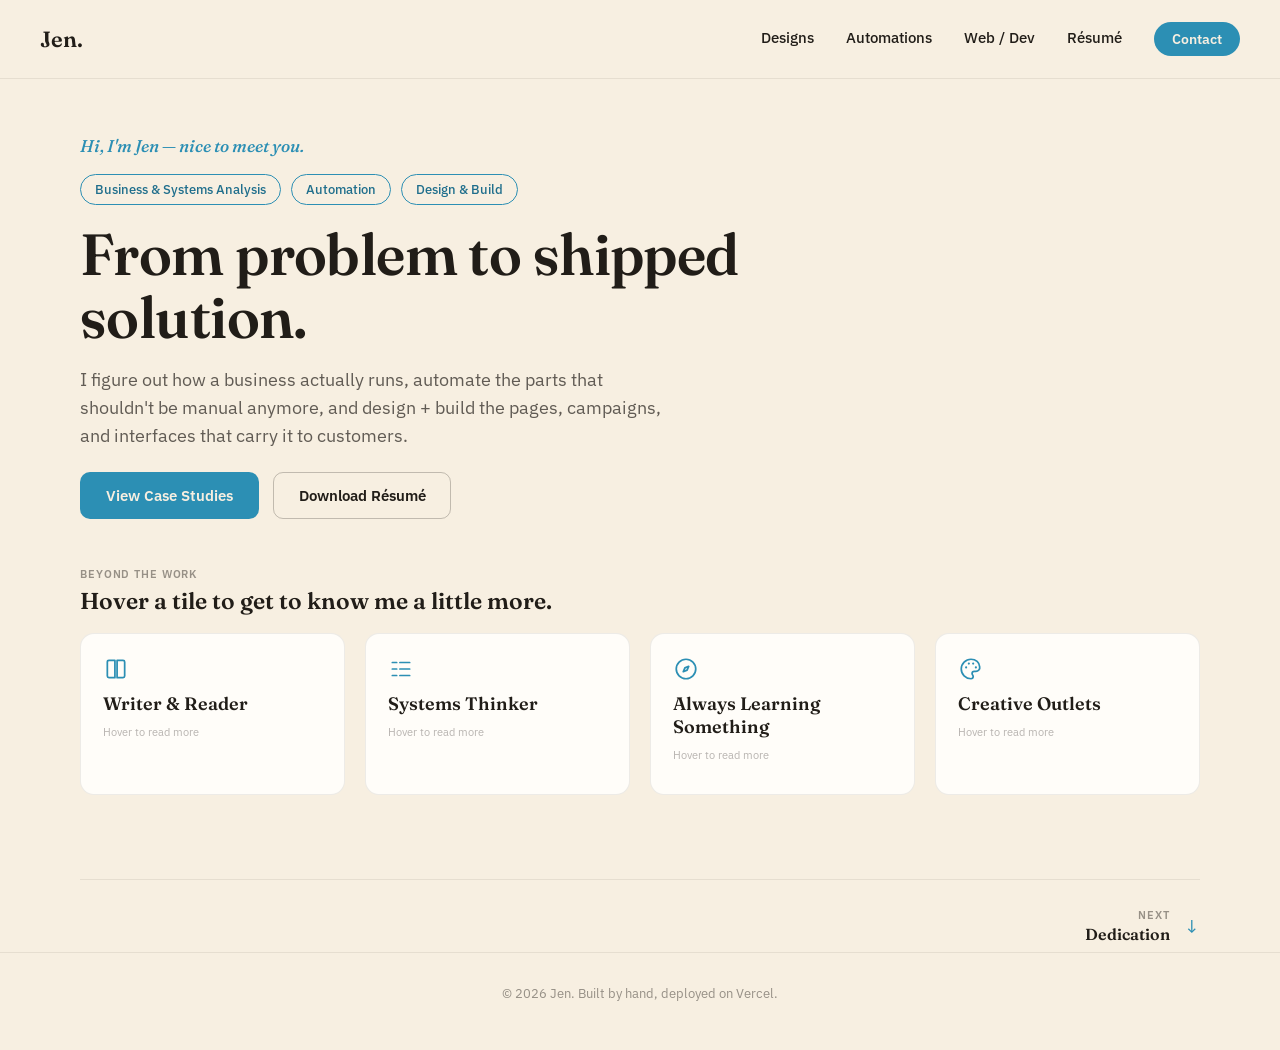
==== index.html @ 9c0411d6 "Update index.html" ====
<!doctype html>
<html lang="en">
<head>
<meta charset="utf-8">
<meta name="viewport" content="width=device-width, initial-scale=1">
<title>Jen — Portfolio</title>
<meta name="description" content="Business & systems analysis, automation, and design — from problem to shipped solution.">
<link rel="preconnect" href="https://fonts.googleapis.com">
<link rel="stylesheet" href="https://fonts.googleapis.com/css2?family=Fraunces:ital,opsz,wght@0,9..144,500..700;1,9..144,500..600&family=IBM+Plex+Sans:wght@400;500;600&display=swap">
<link rel="stylesheet" href="styles.css">
<script src="book.js"></script>
<style>
  .hero { display: flex; flex-direction: column; gap: 18px; padding: 56px 0 40px 0; max-width: 780px; }
  .hero-greeting { font-family: 'Fraunces', serif; font-style: italic; font-size: 17px; font-weight: 500; color: var(--water); }
  .hero h1 { font-size: clamp(34px, 5vw, 58px); line-height: 1.08; letter-spacing: -0.01em; }
  .hero p.lede { font-size: 18px; line-height: 1.55; color: var(--ink-70); max-width: 600px; margin: 0; }
  .pill-row { display: flex; gap: 10px; flex-wrap: wrap; }
  .cta-row { display: flex; gap: 14px; flex-wrap: wrap; margin-top: 4px; }

  .facets-section { padding: 8px 0 44px 0; }
  .facets-section h3 { font-size: 23px; margin-top: 6px; }
  .facet-grid { display: grid; grid-template-columns: repeat(4, minmax(0, 1fr)); gap: 20px; margin-top: 18px; }
  @media (max-width: 900px) { .facet-grid { grid-template-columns: repeat(2, minmax(0,1fr)); } }
  @media (max-width: 560px) { .facet-grid { grid-template-columns: 1fr; } }
  .facet { background: var(--card); border: 1px solid var(--ink-08); border-radius: 14px; padding: 22px; display: flex; flex-direction: column; gap: 10px; transition: transform .18s ease, box-shadow .18s ease; }
  .facet:hover { transform: translateY(-4px); box-shadow: 0 12px 28px rgba(33,29,24,0.09); }
  .facet-icon { color: var(--water); }
  .facet-title { font-family: 'Fraunces', serif; font-size: 18px; font-weight: 600; transition: color .18s ease; }
  .facet:hover .facet-title { color: var(--water); }
  .facet-detail { font-size: 13px; line-height: 1.5; color: var(--ink-55); max-height: 0; opacity: 0; overflow: hidden; transition: max-height .28s ease, opacity .28s ease; }
  .facet:hover .facet-detail { max-height: 160px; opacity: 1; }
  .facet-hint { font-size: 11px; color: var(--ink-32); transition: opacity .18s ease; }
  .facet:hover .facet-hint { opacity: 0; }
</style>
</head>
<body>

<nav class="site-nav">
  <div class="wordmark"><a href="index.html">Jen.</a></div>
  <div class="nav-links">
    <a class="nav-link" href="designs_shelf_preview.html">Designs</a>
    <a class="nav-link" href="automations.html">Automations</a>
    <a class="nav-link" href="web-dev.html">Web / Dev</a>
    <a class="nav-link" href="resume.html">Résumé</a>
    <a class="pill-link" href="mailto:jnajera2@gmail.com">Contact</a>
  </div>
</nav>

<main class="wrap">

  <section class="hero">
    <div class="hero-greeting">Hi, I'm Jen — nice to meet you.</div>
    <div class="pill-row">
      <span class="pill">Business &amp; Systems Analysis</span>
      <span class="pill">Automation</span>
      <span class="pill">Design &amp; Build</span>
    </div>
    <h1>From problem to shipped solution.</h1>
    <p class="lede">I figure out how a business actually runs, automate the parts that shouldn't be manual anymore, and design + build the pages, campaigns, and interfaces that carry it to customers.</p>
    <div class="cta-row">
      <a class="btn btn-primary" href="automations.html">View Case Studies</a>
      <a class="btn btn-secondary" href="resume.html#download">Download Résumé</a>
    </div>
  </section>

  <section class="facets-section">
    <div class="eyebrow">Beyond The Work</div>
    <h3>Hover a tile to get to know me a little more.</h3>
    <div class="facet-grid">

      <div class="facet">
        <svg class="facet-icon" viewBox="0 0 24 24" fill="none" stroke="currentColor" stroke-width="1.6" stroke-linecap="round" stroke-linejoin="round" width="26" height="26">
          <path d="M4 5.5C4 4.67 4.67 4 5.5 4H11v16H5.5A1.5 1.5 0 0 1 4 18.5V5.5Z"/>
          <path d="M20 5.5c0-.83-.67-1.5-1.5-1.5H13v16h5.5c.83 0 1.5-.67 1.5-1.5V5.5Z"/>
        </svg>
        <div class="facet-title">Writer &amp; Reader</div>
        <div class="facet-hint">Hover to read more</div>
        <div class="facet-detail">Huge reader — fantasy, historical fiction, philosophy, all of it. I write my own stories too. English degree, put to use.</div>
      </div>

      <div class="facet">
        <svg class="facet-icon" viewBox="0 0 24 24" fill="none" stroke="currentColor" stroke-width="1.6" stroke-linecap="round" stroke-linejoin="round" width="26" height="26">
          <path d="M4 6h4M4 12h4M4 18h4"/>
          <path d="M11 6h9M11 12h9M11 18h9"/>
        </svg>
        <div class="facet-title">Systems Thinker</div>
        <div class="facet-hint">Hover to read more</div>
        <div class="facet-detail">I like breaking things down into smaller steps — a workflow, a bug, a plan for the weekend. Analysis is just a habit at this point.</div>
      </div>

      <div class="facet">
        <svg class="facet-icon" viewBox="0 0 24 24" fill="none" stroke="currentColor" stroke-width="1.6" stroke-linecap="round" stroke-linejoin="round" width="26" height="26">
          <circle cx="12" cy="12" r="9"/>
          <path d="M14.5 9.5 13 13l-3.5 1.5L11 11l3.5-1.5Z"/>
        </svg>
        <div class="facet-title">Always Learning Something</div>
        <div class="facet-hint">Hover to read more</div>
        <div class="facet-detail">Tennis, volleyball, running, swimming, rollerblading. Animal lover through and through, and I make time for friends and family.</div>
      </div>

      <div class="facet">
        <svg class="facet-icon" viewBox="0 0 24 24" fill="none" stroke="currentColor" stroke-width="1.6" stroke-linecap="round" stroke-linejoin="round" width="26" height="26">
          <path d="M12 3a9 9 0 1 0 0 18c1.1 0 2-.9 2-2 0-.5-.2-1-.5-1.4-.3-.4-.5-.9-.5-1.4 0-1.1.9-2 2-2h1.5A3.5 3.5 0 0 0 20 10c0-3.9-3.6-7-8-7Z"/>
          <circle cx="7.5" cy="10.5" r="1" fill="currentColor" stroke="none"/>
          <circle cx="10" cy="7" r="1" fill="currentColor" stroke="none"/>
          <circle cx="14" cy="7" r="1" fill="currentColor" stroke="none"/>
          <circle cx="16.5" cy="10.5" r="1" fill="currentColor" stroke="none"/>
        </svg>
        <div class="facet-title">Creative Outlets</div>
        <div class="facet-hint">Hover to read more</div>
        <div class="facet-detail">Painting, puzzles, games, design — I like making things with my hands as much as on a screen.</div>
      </div>

    </div>
  </section>

  <nav class="chapter-nav" aria-label="Page navigation">
    <a class="chapter-link next" href="dedication.html">
      <span class="chapter-meta">
        <span class="chapter-label">Next</span>
        <span class="chapter-title">Dedication</span>
      </span>
      <span class="arrow">↓</span>
    </a>
  </nav>

</main>

<footer class="site-footer">© <span id="year"></span> Jen. Built by hand, deployed on Vercel.</footer>
<script>document.getElementById('year').textContent = new Date().getFullYear();</script>
</body>
</html>
---- styles.css ----
/* ==========================================================================
   Jen — portfolio site
   Design tokens: warm cream / water blue / gold / coral, Fraunces + IBM Plex Sans
   ========================================================================== */

:root {
  --paper: #F7EFE1;
  --card: #FFFDF9;
  --ink: #211D18;
  --ink-70: rgba(33, 29, 24, 0.7);
  --ink-55: rgba(33, 29, 24, 0.55);
  --ink-45: rgba(33, 29, 24, 0.45);
  --ink-32: rgba(33, 29, 24, 0.32);
  --ink-12: rgba(33, 29, 24, 0.12);
  --ink-08: rgba(33, 29, 24, 0.08);

  --water: #2C8FB4;
  --water-dark: #1F6E8C;
  --water-tint: rgba(44, 143, 180, 0.1);

  --gold: #C98A3E;
  --gold-text: #9C7233;
  --gold-tint: rgba(201, 138, 62, 0.14);

  --coral: #D9553C;
  --coral-text: #B23F2A;
  --coral-tint: rgba(217, 85, 60, 0.09);

  --radius-lg: 20px;
  --radius-md: 14px;
  --radius-sm: 10px;
}

* { box-sizing: border-box; }

html, body {
  margin: 0;
  padding: 0;
  background: var(--paper);
  color: var(--ink);
  font-family: 'IBM Plex Sans', sans-serif;
  -webkit-font-smoothing: antialiased;
}

h1, h2, h3, .serif {
  font-family: 'Fraunces', serif;
  font-weight: 600;
  margin: 0;
}

a { color: inherit; }

img { max-width: 100%; display: block; }

.wrap {
  max-width: 1200px;
  margin: 0 auto;
  padding: 0 40px;
}

/* ---------- Nav ---------- */
.site-nav {
  display: flex;
  align-items: center;
  justify-content: space-between;
  padding: 22px 40px;
  border-bottom: 1px solid var(--ink-08);
}
.site-nav .wordmark {
  font-family: 'Fraunces', serif;
  font-size: 22px;
  font-weight: 600;
}
.site-nav .wordmark a { text-decoration: none; color: var(--ink); }
.nav-links {
  display: flex;
  align-items: center;
  gap: 32px;
  flex-wrap: wrap;
}
.nav-link {
  position: relative;
  font-size: 15px;
  font-weight: 500;
  color: var(--ink);
  text-decoration: none;
  padding-bottom: 4px;
}
.nav-link::after {
  content: '';
  position: absolute;
  left: 0; right: 0; bottom: 0;
  height: 2px;
  background: var(--water);
  transform: scaleX(0);
  transform-origin: left;
  transition: transform .2s ease;
}
.nav-link:hover { color: var(--water); }
.nav-link:hover::after { transform: scaleX(1); }
.nav-link.active { color: var(--water); }
.nav-link.active::after { transform: scaleX(1); }

/* ---------- Buttons ---------- */
.btn {
  font-family: 'IBM Plex Sans', sans-serif;
  font-size: 15px;
  font-weight: 600;
  border-radius: var(--radius-sm);
  padding: 14px 26px;
  text-decoration: none;
  display: inline-flex;
  align-items: center;
  gap: 9px;
  border: none;
  cursor: pointer;
  transition: background .18s ease, border-color .18s ease, transform .18s ease;
}
.btn-primary {
  color: var(--paper);
  background: var(--water);
}
.btn-primary:hover { background: var(--water-dark); transform: translateY(-2px); }
.btn-secondary {
  color: var(--ink);
  background: transparent;
  border: 1.5px solid rgba(33,29,24,0.25);
  padding: 12.5px 24.5px;
}
.btn-secondary:hover { border-color: var(--ink); transform: translateY(-2px); }
.pill-link {
  display: inline-flex;
  align-items: center;
  padding: 8px 18px;
  border-radius: 999px;
  font-size: 14px;
  font-weight: 600;
  text-decoration: none;
  background: var(--water);
  color: var(--paper);
}

/* ---------- Small components ---------- */
.eyebrow {
  font-size: 11px;
  font-weight: 600;
  letter-spacing: 0.08em;
  text-transform: uppercase;
  color: var(--ink-45);
}
.cluster-title {
  font-size: 11px;
  font-weight: 600;
  letter-spacing: 0.08em;
  text-transform: uppercase;
  color: var(--water);
  margin: 0 0 10px 0;
}
.pill {
  display: inline-flex;
  align-items: center;
  padding: 6px 14px;
  border-radius: 999px;
  font-size: 13px;
  font-weight: 500;
  border: 1.5px solid var(--water);
  color: var(--water-dark);
  background: transparent;
}
.tag {
  font-size: 13px;
  color: var(--ink);
  background: var(--card);
  border: 1px solid var(--ink-12);
  padding: 5px 12px;
  border-radius: 8px;
}
.tag-water { color: var(--water-dark); background: var(--water-tint); border: none; }
.tag-coral { color: var(--coral-text); background: var(--coral-tint); border: none; }
.tag-code { font-size: 13px; font-weight: 500; color: var(--ink); background: var(--card); border: 1px solid var(--ink-12); padding: 6px 13px; border-radius: 8px; }

.num {
  font-family: 'Fraunces', serif;
  font-style: italic;
  font-weight: 600;
  color: var(--gold-text);
  letter-spacing: 0.01em;
}

.card {
  background: var(--card);
  border: 1px solid var(--ink-08);
  border-radius: var(--radius-md);
  padding: 24px;
  transition: transform .18s ease, box-shadow .18s ease;
}
.card:hover { transform: translateY(-4px); box-shadow: 0 10px 24px rgba(33,29,24,0.08); }

.card-title {
  font-family: 'Fraunces', serif;
  font-size: 18px;
  font-weight: 600;
  margin: 0 0 8px 0;
}
.card-body {
  font-size: 13.5px;
  line-height: 1.5;
  color: var(--ink-55);
  margin: 0;
}

.placeholder {
  border: 1.5px dashed rgba(33,29,24,0.22);
  border-radius: 12px;
  display: flex;
  align-items: center;
  justify-content: center;
  font-size: 13px;
  font-style: italic;
  color: var(--ink-32);
  text-align: center;
  padding: 12px;
}

/* ---------- Page sections ---------- */
.page-header {
  padding: 64px 0 24px 0;
}
.page-header h2 { font-size: 34px; margin-bottom: 8px; }
.page-header p { font-size: 15.5px; color: rgba(33,29,24,0.6); max-width: 640px; margin: 0; }

.section { padding: 24px 0; }

/* ---------- Footer ---------- */
.site-footer {
  border-top: 1px solid var(--ink-08);
  padding: 32px 40px 48px 40px;
  text-align: center;
  font-size: 13px;
  color: var(--ink-45);
}

/* ---------- Book-style page transitions (vertical) ----------
   Native cross-document View Transition: when supported (Chromium
   126+), moving between pages slides the old page up and the new one
   rises in from below, like scrolling down the book. Going backwards
   (book.js tags it with the "back" type) reverses the motion.
   Unsupported browsers (Safari, Firefox) ignore this block and just
   navigate normally. */
@view-transition {
  navigation: auto;
}

::view-transition-group(root) {
  animation-duration: 0.55s;
  animation-timing-function: cubic-bezier(0.45, 0, 0.2, 1);
}
::view-transition-old(root) {
  animation-name: page-out-up;
}
::view-transition-new(root) {
  animation-name: page-in-up;
}
html:active-view-transition-type(back)::view-transition-old(root) {
  animation-name: page-out-down;
}
html:active-view-transition-type(back)::view-transition-new(root) {
  animation-name: page-in-down;
}
@keyframes page-out-up {
  from { transform: translateY(0) scale(1); opacity: 1; }
  to   { transform: translateY(-6%) scale(0.98); opacity: 0; }
}
@keyframes page-in-up {
  from { transform: translateY(8%) scale(0.98); opacity: 0; }
  to   { transform: translateY(0) scale(1); opacity: 1; }
}
@keyframes page-out-down {
  from { transform: translateY(0) scale(1); opacity: 1; }
  to   { transform: translateY(6%) scale(0.98); opacity: 0; }
}
@keyframes page-in-down {
  from { transform: translateY(-8%) scale(0.98); opacity: 0; }
  to   { transform: translateY(0) scale(1); opacity: 1; }
}

/* ---------- Chapter nav (book-style prev/next) ---------- */
.chapter-nav {
  display: flex;
  align-items: center;
  justify-content: space-between;
  gap: 20px;
  margin-top: 40px;
  padding: 28px 0 8px 0;
  border-top: 1px solid var(--ink-08);
}
.chapter-link {
  display: flex;
  align-items: center;
  gap: 14px;
  max-width: 42%;
  text-decoration: none;
  color: var(--ink);
}
.chapter-link.next { margin-left: auto; }
.chapter-link .arrow {
  font-size: 19px;
  color: var(--water);
  flex-shrink: 0;
  transition: transform .18s ease;
}
.chapter-link.prev:hover .arrow { transform: translateY(-4px); }
.chapter-link.next:hover .arrow { transform: translateY(4px); }
.chapter-meta { display: flex; flex-direction: column; gap: 2px; min-width: 0; }
.chapter-link.next .chapter-meta { align-items: flex-end; text-align: right; }
.chapter-label {
  font-size: 11px;
  font-weight: 600;
  letter-spacing: 0.08em;
  text-transform: uppercase;
  color: var(--ink-45);
}
.chapter-title {
  font-family: 'Fraunces', serif;
  font-size: 16px;
  font-weight: 600;
  transition: color .18s ease;
}
.chapter-link:hover .chapter-title { color: var(--water); }
.chapter-num {
  font-family: 'Fraunces', serif;
  font-style: italic;
  font-weight: 600;
  color: var(--gold-text);
  font-size: 14px;
  flex-shrink: 0;
}

/* ---------- Responsive ---------- */
@media (max-width: 900px) {
  .site-nav { flex-direction: column; align-items: flex-start; gap: 16px; }
  .nav-links { gap: 18px; }
  .wrap { padding: 0 22px; }
  .grid-4, .grid-3 { grid-template-columns: 1fr !important; }
  .flex-row { flex-direction: column !important; }
}
@media (max-width: 640px) {
  .chapter-nav { flex-wrap: wrap; row-gap: 14px; }
  .chapter-link { max-width: 100%; }
  .chapter-num { order: 3; width: 100%; text-align: center; }
}
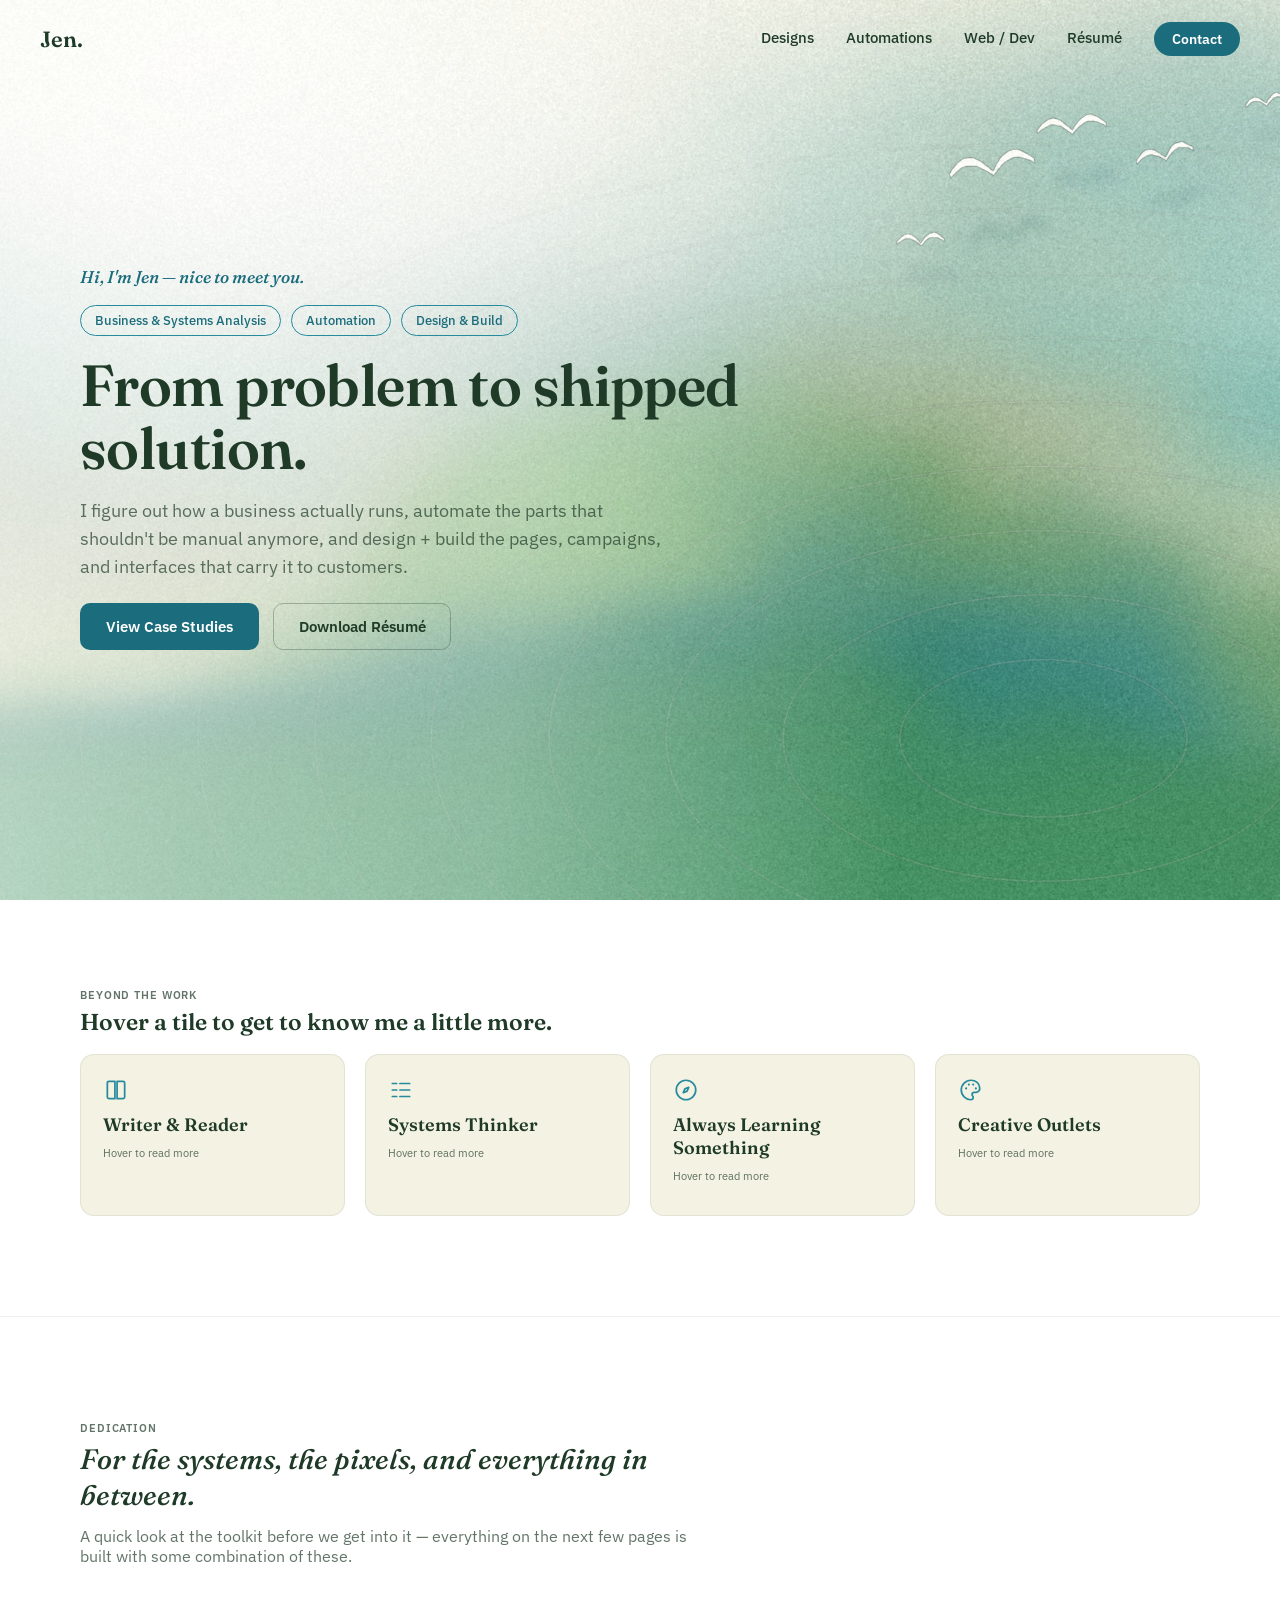
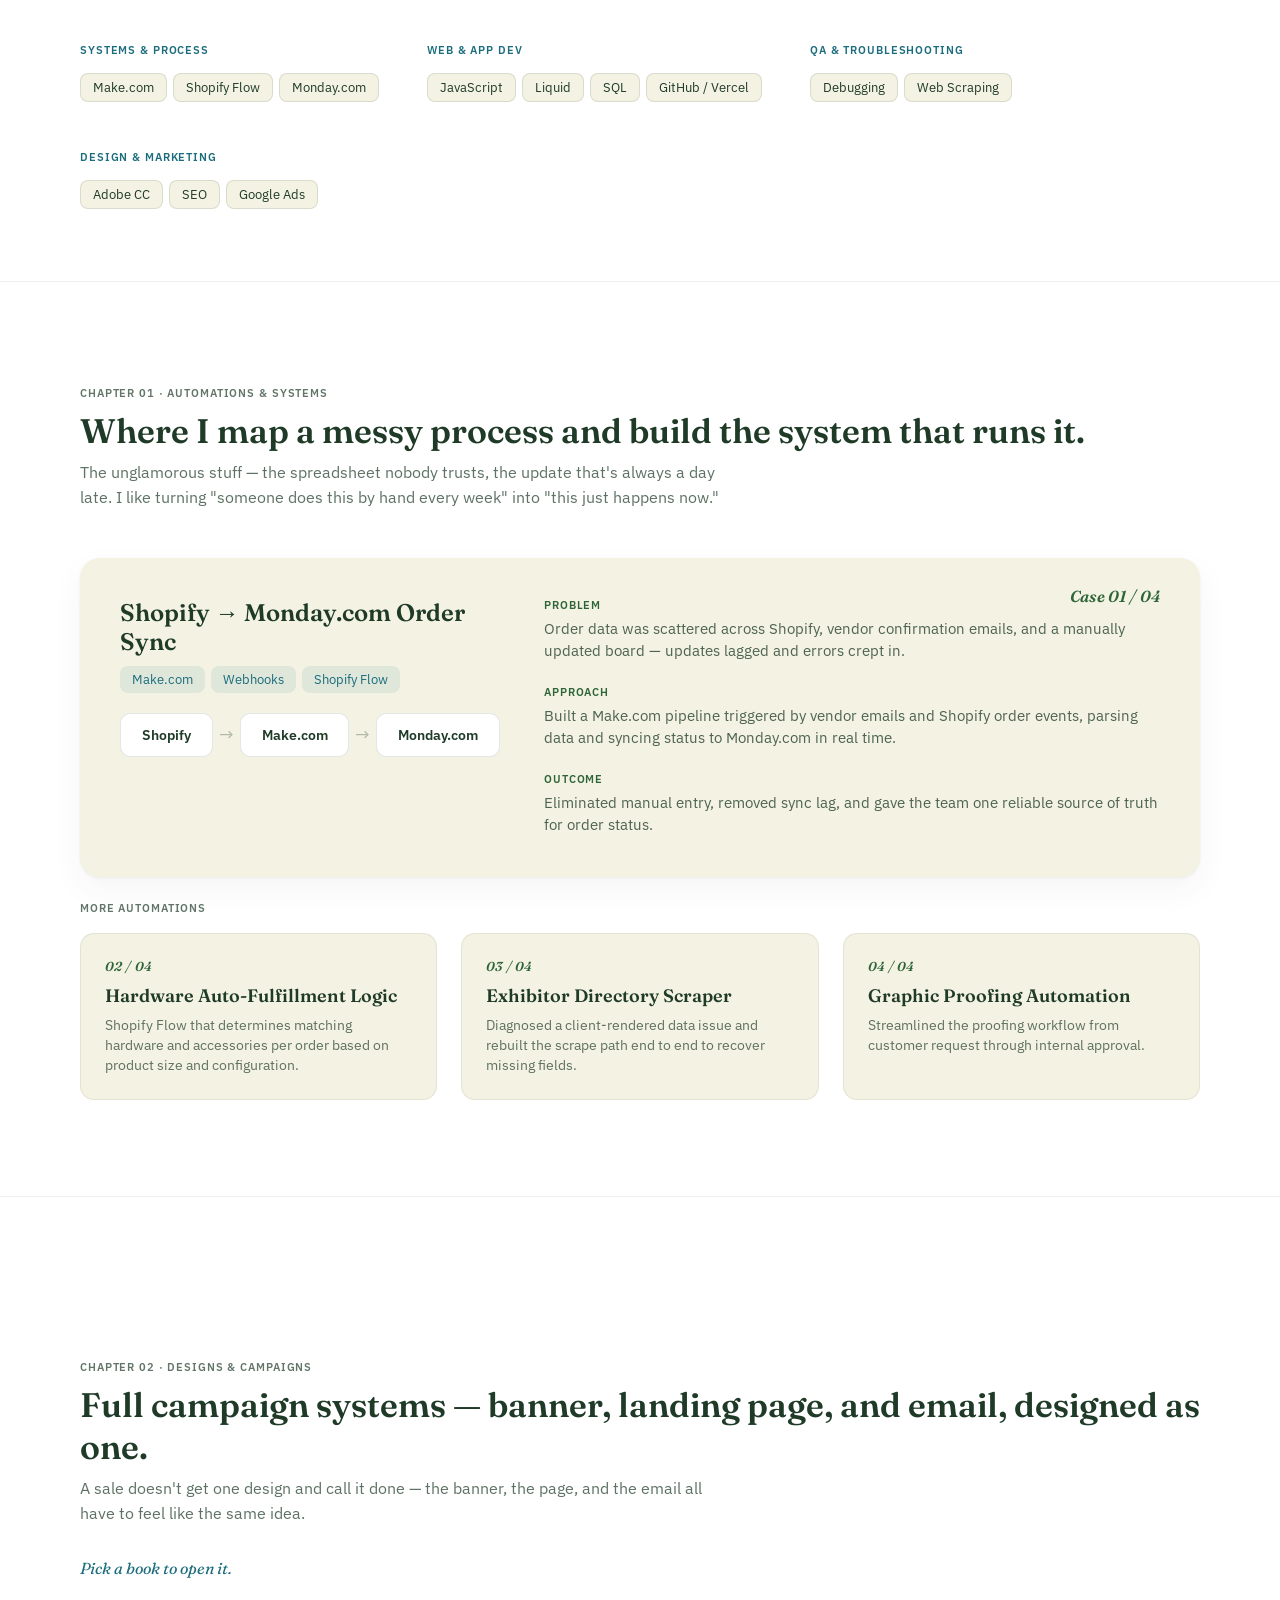
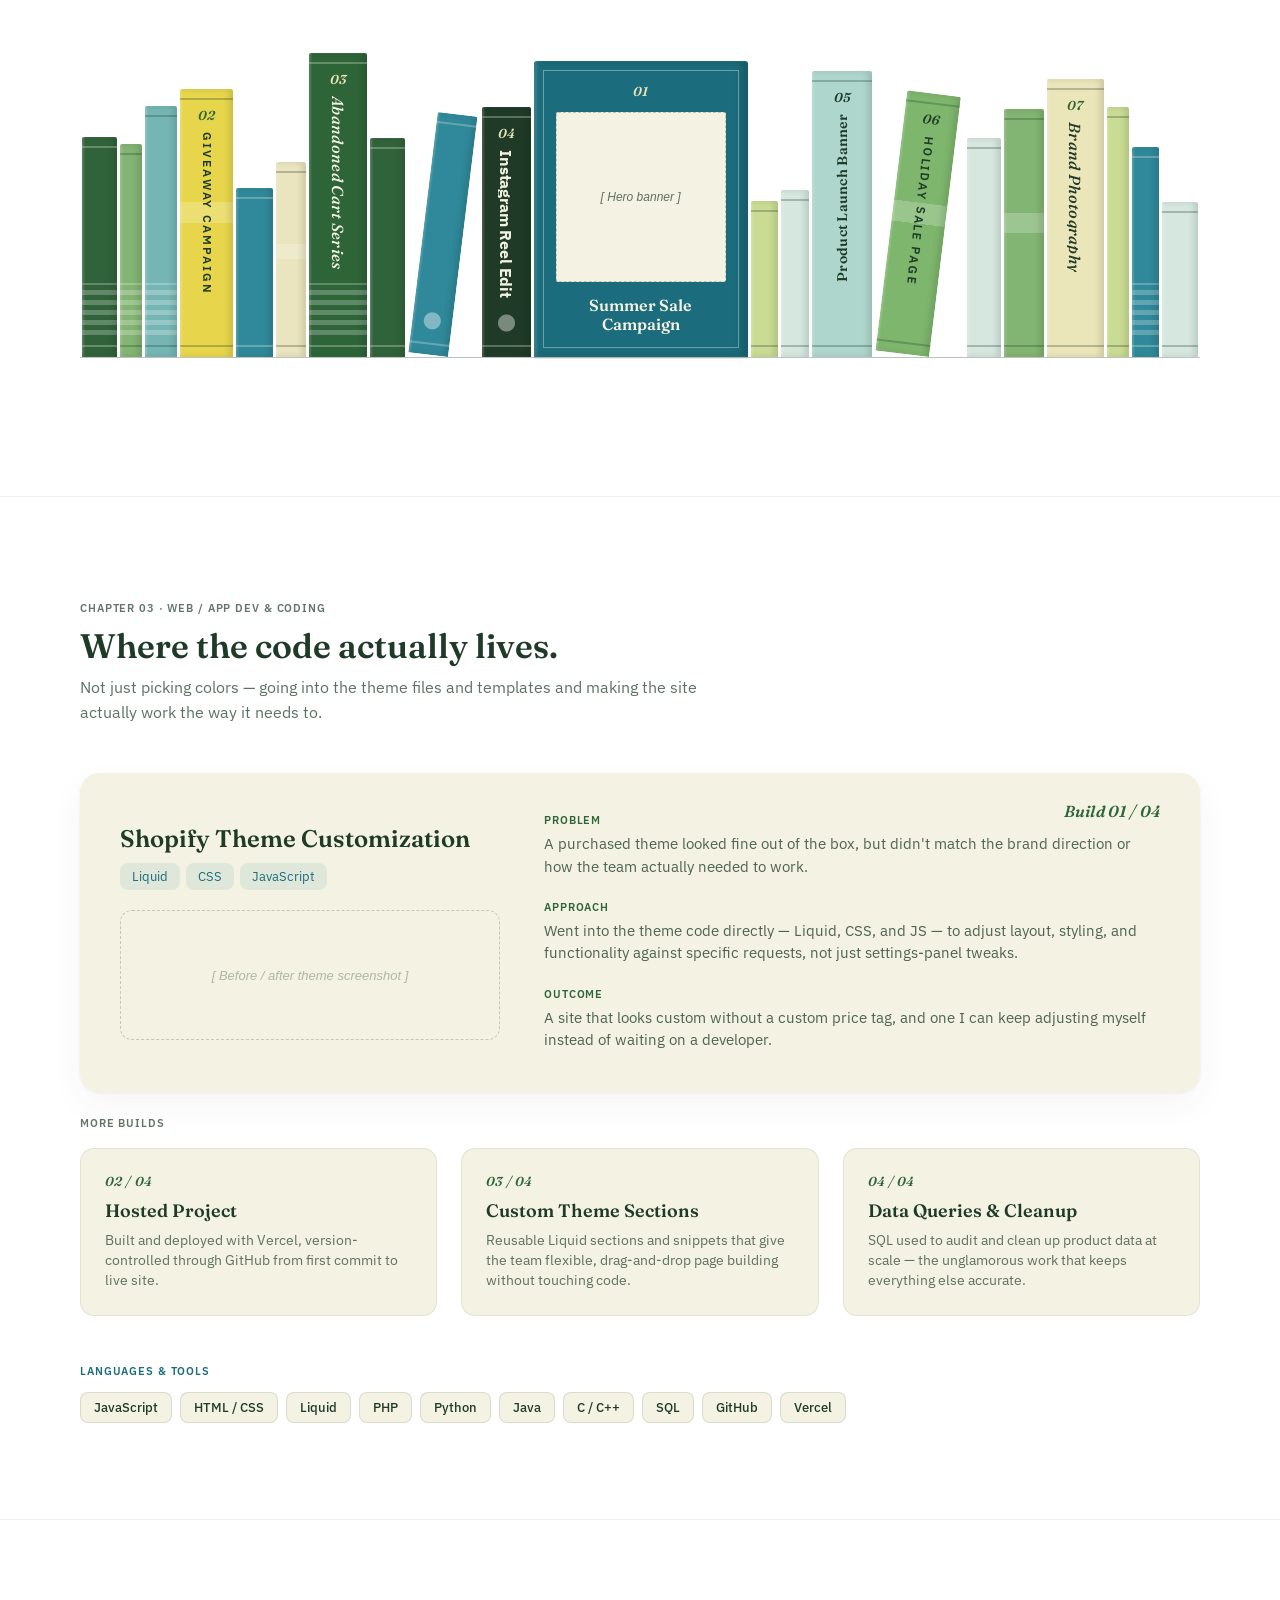
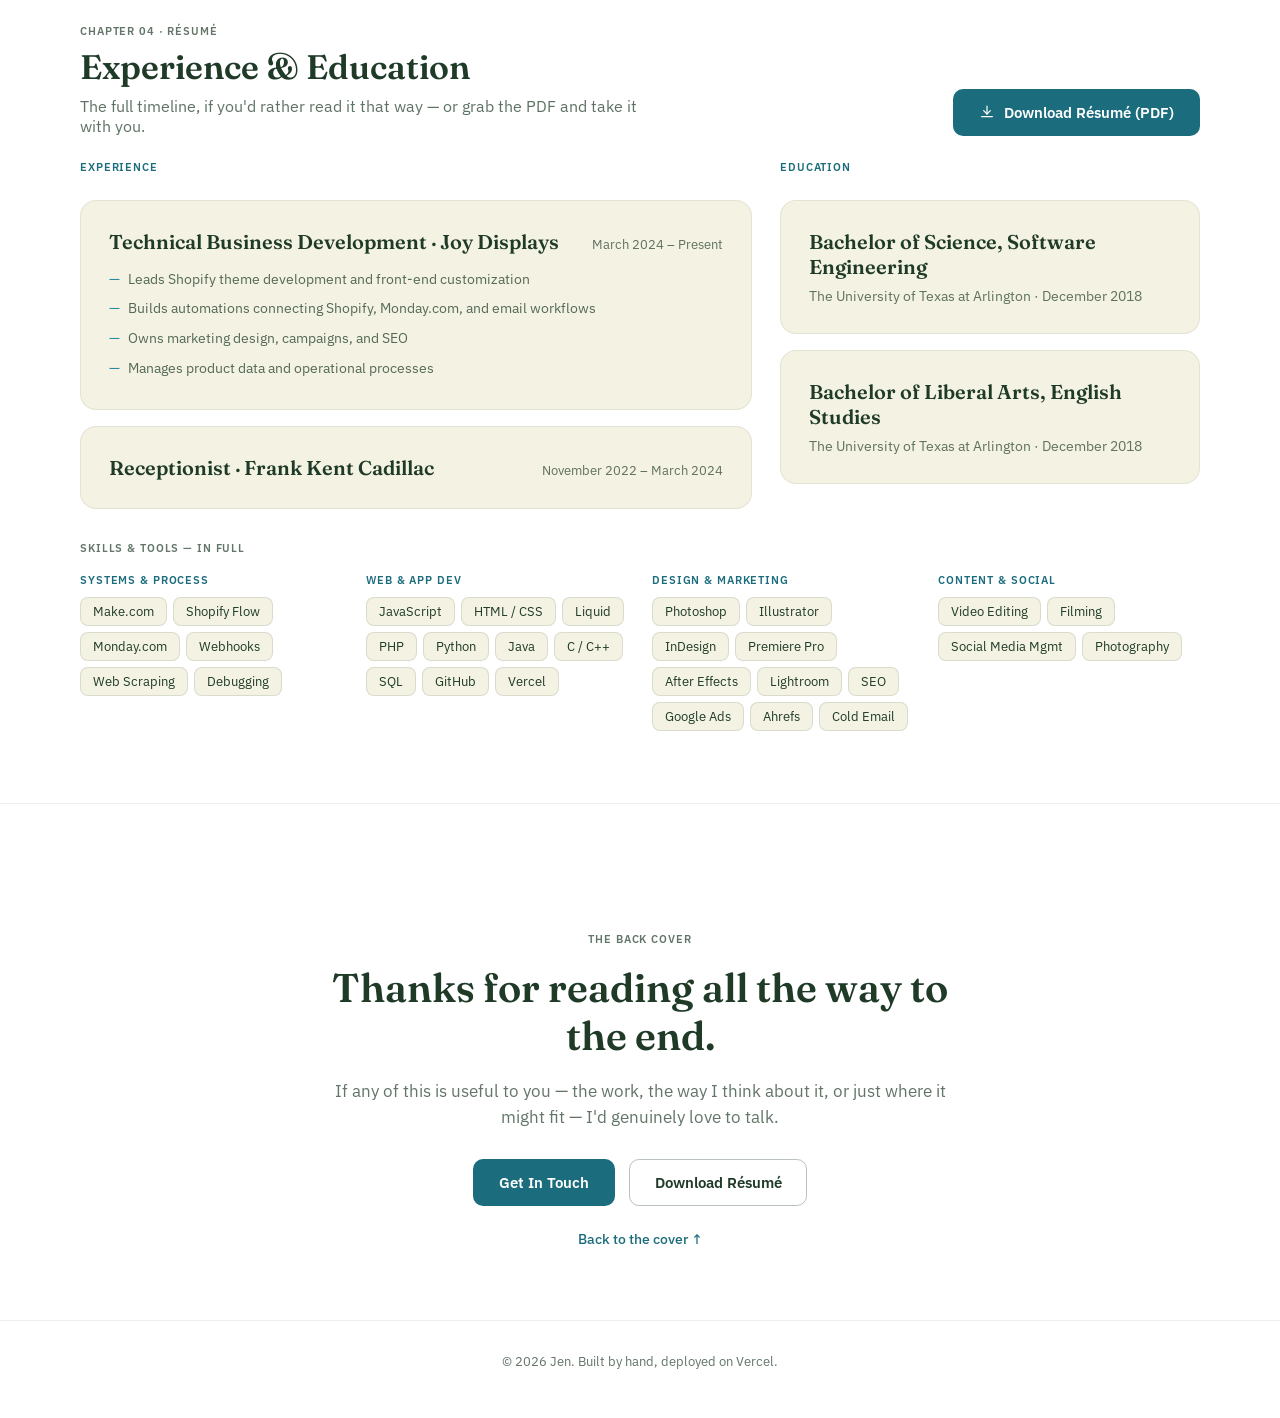
==== commit 6be6ce1a: "Add files via upload" ====
--- a/index.html
+++ b/index.html
@@ -4,14 +4,44 @@
 <meta charset="utf-8">
 <meta name="viewport" content="width=device-width, initial-scale=1">
 <title>Jen — Portfolio</title>
-<meta name="description" content="Business & systems analysis, automation, and design — from problem to shipped solution.">
+<meta name="description" content="Business &amp; systems analysis, automation, and design — from problem to shipped solution.">
 <link rel="preconnect" href="https://fonts.googleapis.com">
 <link rel="stylesheet" href="https://fonts.googleapis.com/css2?family=Fraunces:ital,opsz,wght@0,9..144,500..700;1,9..144,500..600&family=IBM+Plex+Sans:wght@400;500;600&display=swap">
 <link rel="stylesheet" href="styles.css">
-<script src="book.js"></script>
+<script>document.documentElement.className += ' js';</script>
 <style>
-  .hero { display: flex; flex-direction: column; gap: 18px; padding: 56px 0 40px 0; max-width: 780px; }
-  .hero-greeting { font-family: 'Fraunces', serif; font-style: italic; font-size: 17px; font-weight: 500; color: var(--water); }
+  /* ============ One long page ============ */
+  html { scroll-behavior: smooth; scroll-snap-type: y proximity; }
+  @media (prefers-reduced-motion: reduce) { html { scroll-behavior: auto; } }
+
+  .chapter { padding: 104px 0 72px; border-top: 1px solid var(--ink-08); }
+  .chapter .page-header { padding-top: 0; }
+  .back-top { font-size: 14px; font-weight: 500; color: var(--water-dark); text-decoration: none; margin-top: 6px; }
+  .back-top:hover { text-decoration: underline; }
+  @media (max-width: 900px) { .chapter { padding: 110px 0 56px; } }
+
+  /* ============ Cover ============ */
+  /* Full-bleed original background image. The grain is baked into the image, so it lives on the cover only. */
+  .site-cover {
+    position: relative;
+    min-height: 100vh; min-height: 100svh;
+    display: flex; align-items: center;
+    background: #DCEBE6 url("assets/cover-desktop.jpg") center / cover no-repeat;
+    isolation: isolate;
+  }
+  /* soft light scrim so text stays readable wherever the image gets deeper in colour */
+  .site-cover::before {
+    content: ""; position: absolute; inset: 0; z-index: -1;
+    background: linear-gradient(95deg, rgba(255,255,255,0.62) 0%, rgba(255,255,255,0.38) 42%, rgba(255,255,255,0) 72%);
+  }
+  .site-cover > .wrap { width: 100%; }
+  @media (max-width: 700px) {
+    .site-cover { align-items: flex-start; background-image: url("assets/cover-phone.jpg"); }
+    .site-cover::before { background: linear-gradient(180deg, rgba(255,255,255,0.66) 0%, rgba(255,255,255,0.5) 55%, rgba(255,255,255,0.05) 100%); }
+    .site-cover .hero { padding-top: 128px; }
+  }
+  .hero { display: flex; flex-direction: column; gap: 18px; padding: 72px 0 56px 0; max-width: 780px; }
+  .hero-greeting { font-family: 'Fraunces', serif; font-style: italic; font-size: 17px; font-weight: 500; color: var(--water-dark); }
   .hero h1 { font-size: clamp(34px, 5vw, 58px); line-height: 1.08; letter-spacing: -0.01em; }
   .hero p.lede { font-size: 18px; line-height: 1.55; color: var(--ink-70); max-width: 600px; margin: 0; }
   .pill-row { display: flex; gap: 10px; flex-wrap: wrap; }
@@ -23,30 +53,276 @@
   @media (max-width: 900px) { .facet-grid { grid-template-columns: repeat(2, minmax(0,1fr)); } }
   @media (max-width: 560px) { .facet-grid { grid-template-columns: 1fr; } }
   .facet { background: var(--card); border: 1px solid var(--ink-08); border-radius: 14px; padding: 22px; display: flex; flex-direction: column; gap: 10px; transition: transform .18s ease, box-shadow .18s ease; }
-  .facet:hover { transform: translateY(-4px); box-shadow: 0 12px 28px rgba(33,29,24,0.09); }
+  .facet:hover { transform: translateY(-4px); box-shadow: 0 12px 28px rgba(31, 59, 40,0.09); }
   .facet-icon { color: var(--water); }
   .facet-title { font-family: 'Fraunces', serif; font-size: 18px; font-weight: 600; transition: color .18s ease; }
-  .facet:hover .facet-title { color: var(--water); }
-  .facet-detail { font-size: 13px; line-height: 1.5; color: var(--ink-55); max-height: 0; opacity: 0; overflow: hidden; transition: max-height .28s ease, opacity .28s ease; }
+  .facet:hover .facet-title { color: var(--water-dark); }
+  .facet-detail { font-size: 13px; line-height: 1.5; color: var(--ink-70); max-height: 0; opacity: 0; overflow: hidden; transition: max-height .28s ease, opacity .28s ease; }
   .facet:hover .facet-detail { max-height: 160px; opacity: 1; }
-  .facet-hint { font-size: 11px; color: var(--ink-32); transition: opacity .18s ease; }
+  .facet-hint { font-size: 11px; color: var(--ink-70); transition: opacity .18s ease; }
   .facet:hover .facet-hint { opacity: 0; }
+
+  #beyond { padding: 80px 0 56px; }
+
+  /* ============ Dedication ============ */
+
+  .dedication-header { padding: 0 0 24px 0; max-width: 640px; }
+  .dedication-header .eyebrow { margin-bottom: 6px; }
+  .dedication-header h2 { font-family: 'Fraunces', serif; font-style: italic; font-size: 28px; font-weight: 500; line-height: 1.3; }
+  .dedication-header p { font-size: 15.5px; color: var(--ink-70); margin-top: 12px; }
+
+  .bring-section { padding: 24px 0 0 0; }
+  .bring-grid { display: flex; gap: 48px; flex-wrap: wrap; margin-top: 14px; }
+  .bring-col { display: flex; flex-direction: column; gap: 6px; }
+  .bring-col .tags { display: flex; gap: 6px; flex-wrap: wrap; }
+  @media (max-width: 900px) { .bring-grid { flex-direction: column; gap: 24px; } }
+
+  /* ============ Chapter 1 + 3: case-study cards ============ */
+
+  .flagship { background: var(--card); border-radius: var(--radius-lg); padding: 40px; display: flex; gap: 44px; box-shadow: 0 1px 3px rgba(31, 59, 40,0.06), 0 12px 32px rgba(31, 59, 40,0.05); position: relative; margin-top: 24px; }
+  .flagship .num-tag { position: absolute; top: 28px; right: 40px; }
+  .flagship-left { width: 380px; flex-shrink: 0; display: flex; flex-direction: column; gap: 20px; }
+  .flagship-right { flex-grow: 1; display: flex; flex-direction: column; gap: 22px; justify-content: center; }
+  .flow-row { display: flex; align-items: center; gap: 10px; }
+  .flow-box { flex: 1 1 0; min-width: 0; overflow-wrap: anywhere; font-size: 13.5px; font-weight: 600; color: var(--ink); background: var(--paper); border: 1px solid var(--ink-12); border-radius: 10px; padding: 12px 16px; text-align: center; }
+  .flow-arrow { color: var(--ink-32); font-size: 18px; }
+  .beat-label { font-size: 11px; font-weight: 600; letter-spacing: 0.08em; text-transform: uppercase; color: var(--coral-text); margin: 0 0 6px 0; }
+  .beat-body { font-size: 14.5px; line-height: 1.55; color: rgba(31, 59, 40,0.78); margin: 0; }
+  .more-grid { display: flex; gap: 24px; margin-top: 18px; flex-wrap: wrap; }
+  .more-grid .card { flex: 1; min-width: 260px; }
+  @media (max-width: 900px) { .flagship { flex-direction: column; } .flagship-left { width: 100%; } }
+
+  .flow-row { gap: 6px; }
+  .flow-box { flex: 1 1 auto; padding: 12px 12px; }
+  .chapter .page-header .eyebrow { margin-bottom: 10px; }
+  .chapter .page-header p { line-height: 1.6; }
+  .tools-row { display: flex; gap: 8px; flex-wrap: wrap; margin-top: 14px; }
+  #web-dev .flagship-left { justify-content: center; }
+  @media (max-width: 900px) { .flagship .num-tag { position: static; align-self: flex-start; } }
+  @media (max-width: 560px) { .flagship { padding: 28px 22px; gap: 28px; } .flow-row { gap: 4px; } .flow-box { font-size: 12px; padding: 10px 6px; } .flow-arrow { font-size: 14px; } #resume .exp-col, #resume .edu-col { min-width: 0; } .shelf { overflow-x: clip; } }
+  /* ============ Chapter 4: résumé ============ */
+
+  .resume-header { display: flex; justify-content: space-between; align-items: flex-end; gap: 24px; flex-wrap: wrap; padding: 0 0 24px 0; }
+  .resume-header .copy { display: flex; flex-direction: column; gap: 8px; }
+  .resume-header h2 { font-size: 34px; }
+  .resume-header p { font-size: 15.5px; color: rgba(31, 59, 40, 0.72); max-width: 560px; margin: 0; }
+
+  .exp-edu-row { display: flex; gap: 28px; align-items: stretch; flex-wrap: wrap; }
+  .exp-col { flex: 1.6; min-width: 320px; display: flex; flex-direction: column; gap: 16px; }
+  .edu-col { flex: 1; min-width: 260px; display: flex; flex-direction: column; gap: 16px; }
+  .role-card { background: var(--card); border: 1px solid var(--ink-08); border-radius: 16px; padding: 28px; display: flex; flex-direction: column; gap: 14px; }
+  .role-head { display: flex; justify-content: space-between; align-items: baseline; flex-wrap: wrap; gap: 8px; }
+  .role-head .title { font-family: 'Fraunces', serif; font-size: 20px; font-weight: 600; }
+  .role-head .dates { font-size: 13px; color: var(--ink-70); }
+  .role-lines { display: flex; flex-direction: column; gap: 6px; }
+  .role-line { font-size: 14px; line-height: 1.7; color: rgba(31, 59, 40,0.75); }
+  .role-line::before { content: '—'; color: var(--water); margin-right: 8px; }
+  .edu-card { background: var(--card); border: 1px solid var(--ink-08); border-radius: 16px; padding: 28px; display: flex; flex-direction: column; gap: 8px; }
+  .edu-card .title { font-family: 'Fraunces', serif; font-size: 20px; font-weight: 600; }
+  .edu-card .meta { font-size: 13.5px; color: var(--ink-70); }
+  .add-role { height: 90px; }
+
+  .skills-section { padding: 32px 0 0 0; }
+  .skills-grid { display: grid; grid-template-columns: repeat(4, minmax(0, 1fr)); gap: 24px; margin-top: 18px; }
+  @media (max-width: 900px) { .skills-grid { grid-template-columns: repeat(2, minmax(0,1fr)); } .exp-edu-row { flex-direction: column; } }
+  @media (max-width: 560px) { .skills-grid { grid-template-columns: 1fr; } }
+  .skills-col .tags { display: flex; gap: 6px; flex-wrap: wrap; }
+
+  /* ============ Closing ============ */
+
+  .closing-section { padding: 24px 0 0; max-width: 620px; margin: 0 auto; text-align: center; display: flex; flex-direction: column; align-items: center; gap: 18px; }
+  .closing-section .eyebrow { }
+  .closing-section h2 { font-size: clamp(28px, 4vw, 40px); line-height: 1.2; }
+  .closing-section p { font-size: 16.5px; line-height: 1.6; color: var(--ink-70); margin: 0; }
+  .closing-cta-row { display: flex; gap: 14px; flex-wrap: wrap; justify-content: center; margin-top: 10px; }
+
+  /* ============ Chapter 2: designs — a full-screen panel the page snaps to ============ */
+  #designs { min-height: 100vh; min-height: 100svh; display: flex; flex-direction: column; justify-content: center; scroll-snap-align: start; }
+  #designs > .wrap { width: 100%; }
+  .js #designs .shelf { opacity: 0; transform: translateY(56px); transition: opacity .8s ease, transform .8s cubic-bezier(.2,.7,.2,1); }
+  .js #designs.in-view .shelf { opacity: 1; transform: none; }
+  @media (prefers-reduced-motion: reduce) { .js #designs .shelf { opacity: 1; transform: none; transition: none; } }
+
+  .shelf-hint { font-family: 'Fraunces', serif; font-style: italic; font-size: 16px; color: var(--water-dark); margin: 8px 0 0; }
+
+  /* ---------- One row of books on a plain background ---------- */
+  .shelf { padding: 30px 0 0; margin-bottom: 8px; }
+  .row {
+    display: flex;
+    align-items: flex-end;
+    gap: 3px;
+    height: 350px;
+    padding: 0 2px;
+    border-bottom: 1.5px solid rgba(31, 59, 40,0.3);
+  }
+
+  /* Every book: --w width, --h height, --bg / --fg colours, --num folio colour, --rot lean */
+  .b {
+    position: relative;
+    display: flex;
+    flex-direction: column;
+    align-items: center;
+    height: var(--h);
+    background-color: var(--bg);
+    color: var(--fg);
+    border-radius: 2px 2px 0 0;
+    box-shadow: inset -4px 0 6px rgba(0,0,0,0.12), inset 2px 0 2px rgba(255,255,255,0.18);
+    transform-origin: bottom right;
+    transform: rotate(var(--rot, 0deg));
+  }
+  .b::before, .b::after { content: ''; position: absolute; left: 0; right: 0; height: 2px; background: currentColor; opacity: 0.28; }
+  .b::before { top: 9px; }
+  .b::after { bottom: 10px; }
+  .b.lean { margin-right: calc(var(--h) * 0.13); }
+
+  /* Decorations printed on the spine */
+  .d-band   { background-image: linear-gradient(transparent 0 42%, rgba(255,255,255,0.22) 42% 50%, transparent 50%); }
+  .d-stripe { background-image: repeating-linear-gradient(0deg, rgba(255,255,255,0.24) 0 5px, transparent 5px 10px); background-size: 100% 52px; background-position: bottom 22px left 0; background-repeat: no-repeat; }
+  .d-dot    { background-image: radial-gradient(circle at 50% calc(100% - 34px), rgba(255,255,255,0.4) 0 8px, transparent 9px); }
+
+  /* Decorative filler books squeeze thin on small screens so real books always fit */
+  .f { flex: 1 1 var(--w); min-width: 3px; max-width: calc(var(--w) * 1.8); filter: saturate(0.9); }
+
+  /* Clickable spines */
+  .spine {
+    flex: 0 1 var(--w);
+    min-width: 30px;
+    border: 0;
+    padding: 20px 0 18px;
+    gap: 10px;
+    cursor: pointer;
+    font: inherit;
+    appearance: none;
+    transition: transform 0.22s ease, box-shadow 0.22s ease;
+  }
+  .spine:hover, .spine:focus-visible, .spine.is-open {
+    transform: rotate(var(--rot, 0deg)) translateY(-16px);
+    box-shadow: inset -4px 0 6px rgba(0,0,0,0.12), inset 2px 0 2px rgba(255,255,255,0.18), 0 14px 18px -6px rgba(31, 59, 40,0.35);
+  }
+  .spine:focus-visible, .cover:focus-visible { outline: 3px solid var(--water); outline-offset: 3px; }
+  .spine-num { font-family: 'Fraunces', serif; font-style: italic; font-weight: 600; font-size: 13px; color: var(--num); line-height: 1; }
+  .spine-title {
+    writing-mode: vertical-rl;
+    font-family: 'Fraunces', serif;
+    font-weight: 600;
+    font-size: 14px;
+    letter-spacing: 0.02em;
+    line-height: 1;
+    white-space: nowrap;
+    overflow: hidden;
+    text-overflow: ellipsis;
+    max-height: calc(var(--h) - 62px);
+  }
+  /* A few different lettering styles so the row feels like a real collection */
+  .t-up .spine-title     { transform: rotate(180deg); }
+  .t-caps .spine-title   { font-family: 'IBM Plex Sans', sans-serif; font-weight: 600; font-size: 12px; text-transform: uppercase; letter-spacing: 0.16em; }
+  .t-sans .spine-title   { font-family: 'IBM Plex Sans', sans-serif; font-weight: 700; font-size: 16px; letter-spacing: -0.01em; }
+  .t-italic .spine-title { font-style: italic; font-weight: 500; font-size: 16px; }
+
+  /* The face-out book in the middle */
+  .cover {
+    flex: 0 0 214px;
+    height: 296px;
+    background: var(--water-dark);
+    color: var(--card);
+    border: 0;
+    border-radius: 3px 3px 0 0;
+    padding: 24px 22px 22px;
+    display: flex;
+    flex-direction: column;
+    align-items: center;
+    gap: 14px;
+    cursor: pointer;
+    font: inherit;
+    appearance: none;
+    box-shadow: inset -6px 0 8px rgba(0,0,0,0.16), inset 3px 0 3px rgba(255,255,255,0.14), 0 2px 0 rgba(31, 59, 40,0.1);
+    transition: transform 0.22s ease, box-shadow 0.22s ease;
+    position: relative;
+  }
+  .cover::before { content: ''; position: absolute; inset: 9px; border: 1px solid rgba(244,242,225,0.38); pointer-events: none; }
+  .cover:hover, .cover:focus-visible, .cover.is-open { transform: translateY(-14px); box-shadow: inset -6px 0 8px rgba(0,0,0,0.16), inset 3px 0 3px rgba(255,255,255,0.14), 0 16px 20px -6px rgba(31, 59, 40,0.4); }
+  .cover-num { font-family: 'Fraunces', serif; font-style: italic; font-weight: 600; font-size: 13px; color: #EBE5BA; line-height: 1; }
+  .cover-art { width: 100%; aspect-ratio: 1; background: var(--card); border-radius: 2px; display: flex; align-items: center; justify-content: center; text-align: center; padding: 10px; font-size: 12px; font-style: italic; color: var(--ink-70); border: 1.5px dashed rgba(31, 59, 40,0.25); }
+  .cover-title { font-family: 'Fraunces', serif; font-weight: 600; font-size: 16px; line-height: 1.2; text-align: center; }
+
+  /* ---------- Pop-up ---------- */
+  .modal { position: fixed; inset: 0; z-index: 50; display: flex; align-items: center; justify-content: center; padding: 3vh 3vw; }
+  .modal[hidden] { display: none; }
+  .modal-backdrop { position: absolute; inset: 0; background: rgba(31, 59, 40, 0.72); backdrop-filter: blur(3px); opacity: 0; transition: opacity 0.25s ease; }
+  .modal-panel {
+    position: relative;
+    width: min(1060px, 100%);
+    background: var(--card);
+    border-radius: var(--radius-lg);
+    box-shadow: 0 30px 80px rgba(0,0,0,0.35);
+    opacity: 0;
+    transform: translateY(16px) scale(0.98);
+    transition: opacity 0.25s ease, transform 0.25s ease;
+    outline: none;
+  }
+  .modal.open .modal-backdrop { opacity: 1; }
+  .modal.open .modal-panel { opacity: 1; transform: none; }
+  .modal-scroll { max-height: 90vh; overflow-y: auto; padding: 44px; border-radius: var(--radius-lg); }
+  .modal-close {
+    position: absolute; top: 12px; right: 12px; z-index: 2;
+    width: 40px; height: 40px; border-radius: 50%;
+    border: 1.5px solid rgba(31, 59, 40,0.2); background: var(--card); color: var(--ink);
+    font-size: 22px; line-height: 1; cursor: pointer;
+    transition: border-color .18s ease, color .18s ease;
+  }
+  .modal-close:hover { border-color: var(--ink); color: var(--water-dark); }
+  .modal-close:focus-visible { outline: 3px solid var(--water); outline-offset: 2px; }
+
+  .modal-grid { display: grid; grid-template-columns: minmax(0, 0.8fr) minmax(0, 1.2fr); gap: 44px; align-items: start; }
+  .modal-text { position: sticky; top: 0; display: flex; flex-direction: column; gap: 14px; }
+  .modal-text h3 { font-size: 28px; line-height: 1.15; }
+  .modal-tags { display: flex; gap: 6px; flex-wrap: wrap; }
+  .modal-body p { font-size: 15px; line-height: 1.65; color: var(--ink-70); margin: 0 0 12px 0; }
+  .modal-visuals { display: flex; flex-direction: column; gap: 18px; }
+  .shot { width: 100%; aspect-ratio: 16 / 10; border-radius: 12px; }
+  img.shot { object-fit: cover; box-shadow: 0 1px 3px rgba(31, 59, 40,0.08), 0 12px 28px rgba(31, 59, 40,0.1); }
+
+  @media (max-width: 900px) {
+    .modal-scroll { padding: 28px 22px 32px; }
+    .modal-grid { grid-template-columns: 1fr; gap: 24px; }
+    .modal-text { position: static; padding-right: 36px; }
+    .modal-text h3 { font-size: 24px; }
+  }
+  @media (max-width: 560px) {
+    .row { height: 330px; gap: 2px; padding: 0; }
+    .f:not(.f-edge) { display: none; }
+    .b.lean { --rot: 0deg !important; margin-right: 0; }
+    .spine { min-width: 30px; padding-top: 16px; }
+    .spine-title { font-size: 12px; }
+    .t-sans .spine-title, .t-italic .spine-title { font-size: 13px; }
+    .t-caps .spine-title { font-size: 10px; letter-spacing: 0.12em; }
+    .cover { flex-basis: 104px; height: 250px; padding: 18px 10px 14px; gap: 10px; }
+    .cover::before { inset: 6px; }
+    .cover-art { font-size: 10px; padding: 4px; }
+    .cover-title { font-size: 12px; }
+  }
+  @media (prefers-reduced-motion: reduce) {
+    .spine, .modal-backdrop, .modal-panel { transition: none; }
+  }
+
+  @media (min-width: 901px) { .site-nav { padding-right: calc(40px + var(--sbw, 0px)); } }
 </style>
 </head>
 <body>
 
-<nav class="site-nav">
-  <div class="wordmark"><a href="index.html">Jen.</a></div>
+<nav class="site-nav" id="nav">
+  <div class="wordmark"><a href="#cover">Jen.</a></div>
   <div class="nav-links">
-    <a class="nav-link" href="designs_shelf_preview.html">Designs</a>
-    <a class="nav-link" href="automations.html">Automations</a>
-    <a class="nav-link" href="web-dev.html">Web / Dev</a>
-    <a class="nav-link" href="resume.html">Résumé</a>
+    <a class="nav-link" href="#designs" data-sec="designs">Designs</a>
+    <a class="nav-link" href="#automations" data-sec="automations">Automations</a>
+    <a class="nav-link" href="#web-dev" data-sec="web-dev">Web / Dev</a>
+    <a class="nav-link" href="#resume" data-sec="resume">Résumé</a>
     <a class="pill-link" href="mailto:jnajera2@gmail.com">Contact</a>
   </div>
 </nav>
 
-<main class="wrap">
+<header class="site-cover" id="cover">
+<div class="wrap">
 
   <section class="hero">
     <div class="hero-greeting">Hi, I'm Jen — nice to meet you.</div>
@@ -58,11 +334,18 @@
     <h1>From problem to shipped solution.</h1>
     <p class="lede">I figure out how a business actually runs, automate the parts that shouldn't be manual anymore, and design + build the pages, campaigns, and interfaces that carry it to customers.</p>
     <div class="cta-row">
-      <a class="btn btn-primary" href="automations.html">View Case Studies</a>
-      <a class="btn btn-secondary" href="resume.html#download">Download Résumé</a>
-    </div>
-  </section>
-
+      <a class="btn btn-primary" href="#automations">View Case Studies</a>
+      <a class="btn btn-secondary" href="resume.pdf" download>Download Résumé</a>
+    </div>
+  </section>
+
+</div>
+</header>
+
+<main>
+
+<section id="beyond">
+<div class="wrap">
   <section class="facets-section">
     <div class="eyebrow">Beyond The Work</div>
     <h3>Hover a tile to get to know me a little more.</h3>
@@ -113,20 +396,507 @@
 
     </div>
   </section>
-
-  <nav class="chapter-nav" aria-label="Page navigation">
-    <a class="chapter-link next" href="dedication.html">
-      <span class="chapter-meta">
-        <span class="chapter-label">Next</span>
-        <span class="chapter-title">Dedication</span>
-      </span>
-      <span class="arrow">↓</span>
+</div>
+</section>
+
+<section class="chapter" id="dedication">
+<div class="wrap">
+  <header class="dedication-header">
+    <div class="eyebrow">Dedication</div>
+    <h2>For the systems, the pixels, and everything in between.</h2>
+    <p>A quick look at the toolkit before we get into it — everything on the next few pages is built with some combination of these.</p>
+  </header>
+
+  <section class="bring-section">
+    <div class="bring-grid">
+      <div class="bring-col">
+        <div class="cluster-title">Systems &amp; Process</div>
+        <div class="tags"><span class="tag">Make.com</span><span class="tag">Shopify Flow</span><span class="tag">Monday.com</span></div>
+      </div>
+      <div class="bring-col">
+        <div class="cluster-title">Web &amp; App Dev</div>
+        <div class="tags"><span class="tag">JavaScript</span><span class="tag">Liquid</span><span class="tag">SQL</span><span class="tag">GitHub / Vercel</span></div>
+      </div>
+      <div class="bring-col">
+        <div class="cluster-title">QA &amp; Troubleshooting</div>
+        <div class="tags"><span class="tag">Debugging</span><span class="tag">Web Scraping</span></div>
+      </div>
+      <div class="bring-col">
+        <div class="cluster-title">Design &amp; Marketing</div>
+        <div class="tags"><span class="tag">Adobe CC</span><span class="tag">SEO</span><span class="tag">Google Ads</span></div>
+      </div>
+    </div>
+  </section>
+</div>
+</section>
+
+<section class="chapter" id="automations">
+<div class="wrap">
+  <header class="page-header">
+    <div class="eyebrow">Chapter 01 · Automations &amp; Systems</div>
+    <h2>Where I map a messy process and build the system that runs it.</h2>
+    <p>The unglamorous stuff — the spreadsheet nobody trusts, the update that's always a day late. I like turning "someone does this by hand every week" into "this just happens now."</p>
+  </header>
+
+  <section class="flagship">
+    <span class="num num-tag">Case&nbsp;01&nbsp;/&nbsp;04</span>
+    <div class="flagship-left">
+      <div>
+        <h3 style="font-size: 24px;">Shopify → Monday.com Order Sync</h3>
+        <div style="display:flex; gap:6px; flex-wrap:wrap; margin-top:10px;">
+          <span class="tag tag-water">Make.com</span><span class="tag tag-water">Webhooks</span><span class="tag tag-water">Shopify Flow</span>
+        </div>
+      </div>
+      <div class="flow-row">
+        <div class="flow-box">Shopify</div>
+        <span class="flow-arrow">→</span>
+        <div class="flow-box">Make.com</div>
+        <span class="flow-arrow">→</span>
+        <div class="flow-box">Monday.com</div>
+      </div>
+    </div>
+    <div class="flagship-right">
+      <div>
+        <div class="beat-label">Problem</div>
+        <p class="beat-body">Order data was scattered across Shopify, vendor confirmation emails, and a manually updated board — updates lagged and errors crept in.</p>
+      </div>
+      <div>
+        <div class="beat-label">Approach</div>
+        <p class="beat-body">Built a Make.com pipeline triggered by vendor emails and Shopify order events, parsing data and syncing status to Monday.com in real time.</p>
+      </div>
+      <div>
+        <div class="beat-label">Outcome</div>
+        <p class="beat-body">Eliminated manual entry, removed sync lag, and gave the team one reliable source of truth for order status.</p>
+      </div>
+    </div>
+  </section>
+
+  <section class="section">
+    <div class="eyebrow">More Automations</div>
+    <div class="more-grid">
+      <div class="card">
+        <div class="num" style="display:block; margin-bottom:10px; font-size:13px;">02 / 04</div>
+        <div class="card-title">Hardware Auto-Fulfillment Logic</div>
+        <p class="card-body">Shopify Flow that determines matching hardware and accessories per order based on product size and configuration.</p>
+      </div>
+      <div class="card">
+        <div class="num" style="display:block; margin-bottom:10px; font-size:13px;">03 / 04</div>
+        <div class="card-title">Exhibitor Directory Scraper</div>
+        <p class="card-body">Diagnosed a client-rendered data issue and rebuilt the scrape path end to end to recover missing fields.</p>
+      </div>
+      <div class="card">
+        <div class="num" style="display:block; margin-bottom:10px; font-size:13px;">04 / 04</div>
+        <div class="card-title">Graphic Proofing Automation</div>
+        <p class="card-body">Streamlined the proofing workflow from customer request through internal approval.</p>
+      </div>
+    </div>
+  </section>
+</div>
+</section>
+
+<section class="chapter" id="designs">
+<div class="wrap">
+  <header class="page-header">
+    <div class="eyebrow">Chapter 02 · Designs &amp; Campaigns</div>
+    <h2>Full campaign systems — banner, landing page, and email, designed as one.</h2>
+    <p>A sale doesn't get one design and call it done — the banner, the page, and the email all have to feel like the same idea.</p>
+  </header>
+
+  <p class="shelf-hint">Pick a book to open it.</p>
+
+  <section class="shelf" aria-label="Design projects, shown as a row of books">
+    <div class="row" id="row">
+      <noscript><p>Turn on JavaScript to browse the shelf.</p></noscript>
+    </div>
+  </section>
+</div>
+</section>
+
+<section class="chapter" id="web-dev">
+<div class="wrap">
+  <header class="page-header">
+    <div class="eyebrow">Chapter 03 · Web / App Dev &amp; Coding</div>
+    <h2>Where the code actually lives.</h2>
+    <p>Not just picking colors — going into the theme files and templates and making the site actually work the way it needs to.</p>
+  </header>
+
+  <section class="flagship">
+    <span class="num num-tag">Build&nbsp;01&nbsp;/&nbsp;04</span>
+    <div class="flagship-left">
+      <div>
+        <h3 style="font-size: 24px;">Shopify Theme Customization</h3>
+        <div style="display:flex; gap:6px; flex-wrap:wrap; margin-top:10px;">
+          <span class="tag tag-water">Liquid</span><span class="tag tag-water">CSS</span><span class="tag tag-water">JavaScript</span>
+        </div>
+      </div>
+      <div class="placeholder" style="height: 130px;">[ Before / after theme screenshot ]</div>
+    </div>
+    <div class="flagship-right">
+      <div>
+        <div class="beat-label">Problem</div>
+        <p class="beat-body">A purchased theme looked fine out of the box, but didn't match the brand direction or how the team actually needed to work.</p>
+      </div>
+      <div>
+        <div class="beat-label">Approach</div>
+        <p class="beat-body">Went into the theme code directly — Liquid, CSS, and JS — to adjust layout, styling, and functionality against specific requests, not just settings-panel tweaks.</p>
+      </div>
+      <div>
+        <div class="beat-label">Outcome</div>
+        <p class="beat-body">A site that looks custom without a custom price tag, and one I can keep adjusting myself instead of waiting on a developer.</p>
+      </div>
+    </div>
+  </section>
+
+  <section class="section">
+    <div class="eyebrow">More Builds</div>
+    <div class="more-grid">
+      <div class="card">
+        <div class="num" style="display:block; margin-bottom:10px; font-size:13px;">02 / 04</div>
+        <div class="card-title">Hosted Project</div>
+        <p class="card-body">Built and deployed with Vercel, version-controlled through GitHub from first commit to live site.</p>
+      </div>
+      <div class="card">
+        <div class="num" style="display:block; margin-bottom:10px; font-size:13px;">03 / 04</div>
+        <div class="card-title">Custom Theme Sections</div>
+        <p class="card-body">Reusable Liquid sections and snippets that give the team flexible, drag-and-drop page building without touching code.</p>
+      </div>
+      <div class="card">
+        <div class="num" style="display:block; margin-bottom:10px; font-size:13px;">04 / 04</div>
+        <div class="card-title">Data Queries &amp; Cleanup</div>
+        <p class="card-body">SQL used to audit and clean up product data at scale — the unglamorous work that keeps everything else accurate.</p>
+      </div>
+    </div>
+  </section>
+
+  <section class="section">
+    <div class="cluster-title">Languages &amp; Tools</div>
+    <div class="tools-row">
+      <span class="tag-code tag">JavaScript</span><span class="tag-code tag">HTML / CSS</span><span class="tag-code tag">Liquid</span><span class="tag-code tag">PHP</span><span class="tag-code tag">Python</span><span class="tag-code tag">Java</span><span class="tag-code tag">C / C++</span><span class="tag-code tag">SQL</span><span class="tag-code tag">GitHub</span><span class="tag-code tag">Vercel</span>
+    </div>
+  </section>
+</div>
+</section>
+
+<section class="chapter" id="resume">
+<div class="wrap">
+  <header class="resume-header" id="download">
+    <div class="copy">
+      <div class="eyebrow">Chapter 04 · Résumé</div>
+      <h2>Experience &amp; Education</h2>
+      <p>The full timeline, if you'd rather read it that way — or grab the PDF and take it with you.</p>
+    </div>
+    <a class="btn btn-primary" href="resume.pdf" download>
+      <svg viewBox="0 0 24 24" fill="none" stroke="currentColor" stroke-width="1.8" stroke-linecap="round" stroke-linejoin="round" width="16" height="16">
+        <path d="M12 3v12"/>
+        <path d="M7 10l5 5 5-5"/>
+        <path d="M4 19h16"/>
+      </svg>
+      Download Résumé (PDF)
     </a>
-  </nav>
+  </header>
+
+  <section class="exp-edu-row">
+    <div class="exp-col">
+      <div class="cluster-title">Experience</div>
+      <div class="role-card">
+        <div class="role-head">
+          <div class="title">Technical Business Development · Joy Displays</div>
+          <div class="dates">March 2024 – Present</div>
+        </div>
+        <div class="role-lines">
+          <div class="role-line">Leads Shopify theme development and front-end customization</div>
+          <div class="role-line">Builds automations connecting Shopify, Monday.com, and email workflows</div>
+          <div class="role-line">Owns marketing design, campaigns, and SEO</div>
+          <div class="role-line">Manages product data and operational processes</div>
+        </div>
+      </div>
+      <div class="role-card">
+        <div class="role-head">
+          <div class="title">Receptionist · Frank Kent Cadillac</div>
+          <div class="dates">November 2022 – March 2024</div>
+        </div>
+      </div>
+    </div>
+
+    <div class="edu-col">
+      <div class="cluster-title">Education</div>
+      <div class="edu-card">
+        <div class="title">Bachelor of Science, Software Engineering</div>
+        <div class="meta">The University of Texas at Arlington · December 2018</div>
+      </div>
+      <div class="edu-card">
+        <div class="title">Bachelor of Liberal Arts, English Studies</div>
+        <div class="meta">The University of Texas at Arlington · December 2018</div>
+      </div>
+    </div>
+  </section>
+
+  <section class="skills-section">
+    <div class="eyebrow">Skills &amp; Tools — In Full</div>
+    <div class="skills-grid">
+      <div class="skills-col">
+        <div class="cluster-title">Systems &amp; Process</div>
+        <div class="tags"><span class="tag">Make.com</span><span class="tag">Shopify Flow</span><span class="tag">Monday.com</span><span class="tag">Webhooks</span><span class="tag">Web Scraping</span><span class="tag">Debugging</span></div>
+      </div>
+      <div class="skills-col">
+        <div class="cluster-title">Web &amp; App Dev</div>
+        <div class="tags"><span class="tag">JavaScript</span><span class="tag">HTML / CSS</span><span class="tag">Liquid</span><span class="tag">PHP</span><span class="tag">Python</span><span class="tag">Java</span><span class="tag">C / C++</span><span class="tag">SQL</span><span class="tag">GitHub</span><span class="tag">Vercel</span></div>
+      </div>
+      <div class="skills-col">
+        <div class="cluster-title">Design &amp; Marketing</div>
+        <div class="tags"><span class="tag">Photoshop</span><span class="tag">Illustrator</span><span class="tag">InDesign</span><span class="tag">Premiere Pro</span><span class="tag">After Effects</span><span class="tag">Lightroom</span><span class="tag">SEO</span><span class="tag">Google Ads</span><span class="tag">Ahrefs</span><span class="tag">Cold Email</span></div>
+      </div>
+      <div class="skills-col">
+        <div class="cluster-title">Content &amp; Social</div>
+        <div class="tags"><span class="tag">Video Editing</span><span class="tag">Filming</span><span class="tag">Social Media Mgmt</span><span class="tag">Photography</span></div>
+      </div>
+    </div>
+  </section>
+</div>
+</section>
+
+<section class="chapter" id="closing">
+<div class="wrap">
+  <section class="closing-section">
+    <div class="eyebrow">The Back Cover</div>
+    <h2>Thanks for reading all the way to the end.</h2>
+    <p>If any of this is useful to you — the work, the way I think about it, or just where it might fit — I'd genuinely love to talk.</p>
+    <div class="closing-cta-row">
+      <a class="btn btn-primary" href="mailto:jnajera2@gmail.com">Get In Touch</a>
+      <a class="btn btn-secondary" href="resume.pdf" download>Download Résumé</a>
+    </div>
+    <a class="back-top" href="#cover">Back to the cover ↑</a>
+  </section>
+</div>
+</section>
 
 </main>
 
 <footer class="site-footer">© <span id="year"></span> Jen. Built by hand, deployed on Vercel.</footer>
-<script>document.getElementById('year').textContent = new Date().getFullYear();</script>
+
+<!-- Pop-up (filled in by the script below) -->
+<div class="modal" id="modal" hidden>
+  <div class="modal-backdrop" data-close></div>
+  <div class="modal-panel" role="dialog" aria-modal="true" aria-labelledby="modal-title" tabindex="-1">
+    <button class="modal-close" type="button" data-close aria-label="Close">×</button>
+    <div class="modal-scroll">
+      <div class="modal-grid">
+        <div class="modal-text">
+          <span class="num" id="modal-num"></span>
+          <h3 id="modal-title"></h3>
+          <div class="modal-tags" id="modal-tags"></div>
+          <div class="modal-body" id="modal-body"></div>
+        </div>
+        <div class="modal-visuals" id="modal-visuals"></div>
+      </div>
+    </div>
+  </div>
+</div>
+
+
+<script>
+document.getElementById('year').textContent = new Date().getFullYear();
+
+/* Pinned nav: frosted once you leave the cover; highlights the chapter you're in */
+(function () {
+  var nav = document.getElementById('nav');
+  function onScroll() { nav.classList.toggle('is-scrolled', window.scrollY > 24); }
+  onScroll(); window.addEventListener('scroll', onScroll, { passive: true });
+
+  var links = {};
+  document.querySelectorAll('.nav-link[data-sec]').forEach(function (a) { links[a.dataset.sec] = a; });
+  if (!('IntersectionObserver' in window)) return;
+  var current = null;
+  var io = new IntersectionObserver(function (entries) {
+    entries.forEach(function (e) {
+      if (e.isIntersecting) current = e.target.id;
+      else if (current === e.target.id) current = null;
+    });
+    Object.keys(links).forEach(function (k) { links[k].classList.toggle('active', k === current); });
+  }, { rootMargin: '-45% 0px -50% 0px' });
+  Object.keys(links).forEach(function (k) { var s = document.getElementById(k); if (s) io.observe(s); });
+
+  /* the Designs panel slides its row of books up as it arrives */
+  var panel = document.getElementById('designs');
+  var rev = new IntersectionObserver(function (entries) {
+    entries.forEach(function (e) { if (e.isIntersecting) { panel.classList.add('in-view'); rev.disconnect(); } });
+  }, { threshold: 0.3 });
+  rev.observe(panel);
+})();
+</script>
+
+<script>
+
+
+/* ==========================================================================
+   YOUR DESIGNS — edit this list.
+   - title / tags / body: what shows on the left of the pop-up
+   - visuals: what shows on the right. A plain string is a placeholder box;
+     swap it for { src: 'images/designs/summer-hero.jpg', alt: 'Describe it' }
+     once you have the real image.
+   - book (spines): w = width, h = height in px, bg = colour, t = lettering style
+     ('caps' | 'sans' | 'italic' | 'up' | none), d = print on the spine
+     ('band' | 'stripe' | 'dot' | none), lean = tilts against its neighbour.
+   - The FIRST design is the face-out book in the middle of the row.
+   ========================================================================== */
+const PLACEHOLDER_BODY = [
+  '[ Write about this one — what the sale or campaign was, what you made for it, and how it went. ]',
+  '[ Anything worth adding: the goal, the timeline, the numbers, what you would do differently. ]'
+];
+const LIGHT = { fg: '#1F3B28', num: '#2D6438' };
+const DARK  = { fg: '#F4F2E2', num: '#EBE5BA' };
+
+const designs = [
+  { title: 'Summer Sale Campaign', tags: ['Photoshop', 'Illustrator', 'Email Design'], body: PLACEHOLDER_BODY,
+    cover: 'Hero banner',
+    visuals: ['Hero banner screenshot', 'Landing page screenshot', 'Matching email screenshot'] },
+  { title: 'Giveaway Campaign', tags: [], body: PLACEHOLDER_BODY,
+    visuals: ['Giveaway banner screenshot', 'Giveaway page screenshot'],
+    book: { w: 54, h: 268, bg: '#E7D64B', t: 'caps', d: 'band', ...LIGHT } },
+  { title: 'Abandoned Cart Series', tags: [], body: PLACEHOLDER_BODY,
+    visuals: ['Email 1 screenshot', 'Email 2 screenshot', 'Email 3 screenshot'],
+    book: { w: 60, h: 304, bg: '#2D6438', t: 'italic', d: 'stripe', ...DARK } },
+  { title: 'Instagram Reel Edit', tags: [], body: PLACEHOLDER_BODY,
+    visuals: ['Reel thumbnail or still'],
+    book: { w: 50, h: 250, bg: '#1F3B28', t: 'sans', d: 'dot', ...DARK } },
+  { title: 'Product Launch Banner', tags: [], body: PLACEHOLDER_BODY,
+    visuals: ['Launch banner screenshot', 'In-site placement screenshot'],
+    book: { w: 62, h: 286, bg: '#AED6CC', t: 'up', ...LIGHT, num: '#1F3B28' } },
+  { title: 'Holiday Sale Page', tags: [], body: PLACEHOLDER_BODY,
+    visuals: ['Holiday page screenshot', 'Matching email screenshot'],
+    book: { w: 56, h: 262, bg: '#7EB66D', t: 'caps', d: 'band', lean: true, ...LIGHT, num: '#1F3B28' } },
+  { title: 'Brand Photography', tags: [], body: PLACEHOLDER_BODY,
+    visuals: ['Photo 1', 'Photo 2', 'Photo 3'],
+    book: { w: 58, h: 278, bg: '#EBE5BA', t: 'italic', ...LIGHT } }
+];
+
+/* The row, left to right. A number is a book from the list above (0 = the face-out one).
+   'f3' = three decorative filler books; 'f2l' = two, the last one leaning. */
+const layout = ['f3', 1, 'f2', 2, 'f2l', 3, 0, 'f2', 4, 5, 'f2', 6, 'f3'];
+
+/* ---------- Build the shelf ---------- */
+const FILLERS = [
+  ['#AED6CC', '#1F3B28'], ['#EBE5BA', '#1F3B28'], ['#4C975E', '#F4F2E2'], ['#C9DD8C', '#1F3B28'],
+  ['#278B9E', '#F4F2E2'], ['#2D6438', '#F4F2E2'], ['#6FB8B5', '#1F3B28'], ['#D3E8DE', '#1F3B28'],
+  ['#7EB66D', '#1F3B28'], ['#1B6C7C', '#F4F2E2']
+];
+const DECOS = ['', 'd-band', '', 'd-stripe', '', 'd-dot', ''];
+let seed = 11;
+function rand() { seed |= 0; seed = seed + 0x6D2B79F5 | 0; let t = Math.imul(seed ^ seed >>> 15, 1 | seed); t = t + Math.imul(t ^ t >>> 7, 61 | t) ^ t; return ((t ^ t >>> 14) >>> 0) / 4294967296; }
+
+function makeFiller(prevIdx, lean, edge) {
+  let i; do { i = Math.floor(rand() * FILLERS.length); } while (i === prevIdx);
+  const el = document.createElement('i');
+  const deco = DECOS[Math.floor(rand() * DECOS.length)];
+  el.className = ['b', 'f', deco, lean ? 'lean' : '', edge ? 'f-edge' : ''].filter(Boolean).join(' ');
+  el.setAttribute('aria-hidden', 'true');
+  el.style.cssText = `--w:${22 + Math.floor(rand() * 24)}px;--h:${150 + Math.floor(rand() * 120)}px;--bg:${FILLERS[i][0]};--fg:${FILLERS[i][1]}` + (lean ? ';--rot:7deg' : '');
+  return [el, i];
+}
+
+const row = document.getElementById('row');
+const spineEls = [];
+let prev = -1;
+layout.forEach((tok, pos) => {
+  if (typeof tok === 'string') {
+    const count = Number(tok[1]);
+    const lastLeans = tok.endsWith('l');
+    for (let n = 0; n < count; n++) {
+      const edge = (pos === 0 && n === 0) || (pos === layout.length - 1 && n === count - 1);
+      const [el, i] = makeFiller(prev, lastLeans && n === count - 1, edge);
+      prev = i; row.appendChild(el);
+    }
+    return;
+  }
+  prev = -1;
+  const d = designs[tok];
+  const b = document.createElement('button');
+  b.type = 'button';
+  b.setAttribute('aria-haspopup', 'dialog');
+  b.setAttribute('aria-label', `Open design ${tok + 1} of ${designs.length}: ${d.title}`);
+  if (tok === 0) {
+    b.className = 'cover';
+    b.innerHTML = '<span class="cover-num"></span><span class="cover-art"></span><span class="cover-title"></span>';
+    b.querySelector('.cover-num').textContent = '01';
+    b.querySelector('.cover-art').textContent = `[ ${d.cover} ]`;
+    b.querySelector('.cover-title').textContent = d.title;
+  } else {
+    const k = d.book;
+    b.className = ['b', 'spine', k.t ? 't-' + k.t : '', k.d ? 'd-' + k.d : '', k.lean ? 'lean' : ''].filter(Boolean).join(' ');
+    b.style.cssText = `--w:${k.w}px;--h:${k.h}px;--bg:${k.bg};--fg:${k.fg};--num:${k.num}` + (k.lean ? ';--rot:7deg' : '');
+    b.innerHTML = '<span class="spine-num"></span><span class="spine-title"></span>';
+    b.querySelector('.spine-num').textContent = String(tok + 1).padStart(2, '0');
+    b.querySelector('.spine-title').textContent = d.title;
+  }
+  b.addEventListener('click', () => openBook(tok, b));
+  spineEls[tok] = b;
+  row.appendChild(b);
+});
+
+/* ---------- Pop-up behaviour ---------- */
+const modal = document.getElementById('modal');
+const panel = modal.querySelector('.modal-panel');
+const scroller = modal.querySelector('.modal-scroll');
+const behind = [document.querySelector('.site-nav'), document.querySelector('.site-cover'), document.querySelector('main'), document.querySelector('.site-footer')];
+let lastSpine = null;
+let closeTimer = null;
+const tints = ['rgba(39,139,158,0.10)', 'rgba(76,151,94,0.10)', 'rgba(231,214,75,0.18)'];
+
+function openBook(i, spine) {
+  const d = designs[i];
+  clearTimeout(closeTimer);
+  lastSpine = spine;
+  spine.classList.add('is-open');
+
+  document.getElementById('modal-num').textContent = `Design ${String(i + 1).padStart(2, '0')} / ${String(designs.length).padStart(2, '0')}`;
+  document.getElementById('modal-title').textContent = d.title;
+
+  const tagBox = document.getElementById('modal-tags');
+  tagBox.replaceChildren(...d.tags.map(t => { const s = document.createElement('span'); s.className = 'tag tag-coral'; s.textContent = t; return s; }));
+  tagBox.hidden = d.tags.length === 0;
+
+  document.getElementById('modal-body').replaceChildren(...d.body.map(t => { const p = document.createElement('p'); p.textContent = t; return p; }));
+
+  document.getElementById('modal-visuals').replaceChildren(...d.visuals.map((v, n) => {
+    if (typeof v === 'string') {
+      const box = document.createElement('div');
+      box.className = 'placeholder shot';
+      box.style.background = tints[n % tints.length];
+      box.textContent = `[ ${v} ]`;
+      return box;
+    }
+    const img = document.createElement('img');
+    img.className = 'shot';
+    img.src = v.src; img.alt = v.alt || '';
+    return img;
+  }));
+
+  scroller.scrollTop = 0;
+  const sb = window.innerWidth - document.documentElement.clientWidth;
+  document.documentElement.style.overflow = 'hidden';
+  if (sb > 0) { document.body.style.paddingRight = sb + 'px'; document.documentElement.style.setProperty('--sbw', sb + 'px'); }
+  behind.forEach(el => el && el.setAttribute('inert', ''));
+  modal.hidden = false;
+  requestAnimationFrame(() => { modal.classList.add('open'); panel.focus({ preventScroll: true }); });
+}
+
+function closeBook() {
+  if (modal.hidden) return;
+  modal.classList.remove('open');
+  if (lastSpine) lastSpine.classList.remove('is-open');
+  closeTimer = setTimeout(() => {
+    modal.hidden = true;
+    document.documentElement.style.overflow = '';
+    document.body.style.paddingRight = '';
+    document.documentElement.style.removeProperty('--sbw');
+    behind.forEach(el => el && el.removeAttribute('inert'));
+    if (lastSpine) lastSpine.focus({ preventScroll: true });
+  }, window.matchMedia('(prefers-reduced-motion: reduce)').matches ? 0 : 250);
+}
+
+modal.addEventListener('click', e => { if (e.target.closest('[data-close]')) closeBook(); });
+document.addEventListener('keydown', e => { if (e.key === 'Escape') closeBook(); });
+
+</script>
 </body>
 </html>
--- a/styles.css
+++ b/styles.css
@@ -4,27 +4,28 @@
    ========================================================================== */
 
 :root {
-  --paper: #F7EFE1;
-  --card: #FFFDF9;
-  --ink: #211D18;
-  --ink-70: rgba(33, 29, 24, 0.7);
-  --ink-55: rgba(33, 29, 24, 0.55);
-  --ink-45: rgba(33, 29, 24, 0.45);
-  --ink-32: rgba(33, 29, 24, 0.32);
-  --ink-12: rgba(33, 29, 24, 0.12);
-  --ink-08: rgba(33, 29, 24, 0.08);
-
-  --water: #2C8FB4;
-  --water-dark: #1F6E8C;
-  --water-tint: rgba(44, 143, 180, 0.1);
-
-  --gold: #C98A3E;
-  --gold-text: #9C7233;
-  --gold-tint: rgba(201, 138, 62, 0.14);
-
-  --coral: #D9553C;
-  --coral-text: #B23F2A;
-  --coral-tint: rgba(217, 85, 60, 0.09);
+  --paper: #FFFFFF;
+  --card: #F4F2E2;
+  --ink: #1F3B28;
+  --ink-70: rgba(31, 59, 40, 0.7);
+  --ink-55: rgba(31, 59, 40, 0.55);
+  --ink-45: rgba(31, 59, 40, 0.45);
+  --ink-32: rgba(31, 59, 40, 0.32);
+  --ink-12: rgba(31, 59, 40, 0.12);
+  --ink-08: rgba(31, 59, 40, 0.08);
+
+  --water: #278B9E;
+  --water-dark: #1B6C7C;
+  --water-hover: #14515D;
+  --water-tint: rgba(39, 139, 158, 0.1);
+
+  --gold: #E7D64B;
+  --gold-text: #2D6438;
+  --gold-tint: rgba(231, 214, 75, 0.22);
+
+  --coral: #4C975E;
+  --coral-text: #2D6438;
+  --coral-tint: rgba(76, 151, 94, 0.12);
 
   --radius-lg: 20px;
   --radius-md: 14px;
@@ -60,11 +61,23 @@
 
 /* ---------- Nav ---------- */
 .site-nav {
+  position: fixed;
+  top: 0; left: 0; right: 0;
+  z-index: 40;
   display: flex;
   align-items: center;
   justify-content: space-between;
   padding: 22px 40px;
-  border-bottom: 1px solid var(--ink-08);
+  border-bottom: 1px solid transparent;
+  background: transparent;
+  transition: background-color .25s ease, border-color .25s ease, padding .25s ease;
+}
+/* once you scroll off the cover the nav stays pinned, with a soft frosted backing */
+.site-nav.is-scrolled {
+  padding-top: 14px; padding-bottom: 14px;
+  background: rgba(255, 255, 255, 0.88);
+  -webkit-backdrop-filter: blur(10px); backdrop-filter: blur(10px);
+  border-bottom-color: var(--ink-08);
 }
 .site-nav .wordmark {
   font-family: 'Fraunces', serif;
@@ -96,9 +109,9 @@
   transform-origin: left;
   transition: transform .2s ease;
 }
-.nav-link:hover { color: var(--water); }
+.nav-link:hover { color: var(--water-dark); }
 .nav-link:hover::after { transform: scaleX(1); }
-.nav-link.active { color: var(--water); }
+.nav-link.active { color: var(--water-dark); }
 .nav-link.active::after { transform: scaleX(1); }
 
 /* ---------- Buttons ---------- */
@@ -118,13 +131,13 @@
 }
 .btn-primary {
   color: var(--paper);
-  background: var(--water);
-}
-.btn-primary:hover { background: var(--water-dark); transform: translateY(-2px); }
+  background: var(--water-dark);
+}
+.btn-primary:hover { background: var(--water-hover); transform: translateY(-2px); }
 .btn-secondary {
   color: var(--ink);
   background: transparent;
-  border: 1.5px solid rgba(33,29,24,0.25);
+  border: 1.5px solid rgba(31, 59, 40, 0.3);
   padding: 12.5px 24.5px;
 }
 .btn-secondary:hover { border-color: var(--ink); transform: translateY(-2px); }
@@ -136,9 +149,10 @@
   font-size: 14px;
   font-weight: 600;
   text-decoration: none;
-  background: var(--water);
+  background: var(--water-dark);
   color: var(--paper);
 }
+.pill-link:hover { background: var(--water-hover); }
 
 /* ---------- Small components ---------- */
 .eyebrow {
@@ -146,14 +160,14 @@
   font-weight: 600;
   letter-spacing: 0.08em;
   text-transform: uppercase;
-  color: var(--ink-45);
+  color: var(--ink-70);
 }
 .cluster-title {
   font-size: 11px;
   font-weight: 600;
   letter-spacing: 0.08em;
   text-transform: uppercase;
-  color: var(--water);
+  color: var(--water-dark);
   margin: 0 0 10px 0;
 }
 .pill {
@@ -194,7 +208,7 @@
   padding: 24px;
   transition: transform .18s ease, box-shadow .18s ease;
 }
-.card:hover { transform: translateY(-4px); box-shadow: 0 10px 24px rgba(33,29,24,0.08); }
+.card:hover { transform: translateY(-4px); box-shadow: 0 10px 24px rgba(31, 59, 40,0.08); }
 
 .card-title {
   font-family: 'Fraunces', serif;
@@ -205,12 +219,12 @@
 .card-body {
   font-size: 13.5px;
   line-height: 1.5;
-  color: var(--ink-55);
+  color: var(--ink-70);
   margin: 0;
 }
 
 .placeholder {
-  border: 1.5px dashed rgba(33,29,24,0.22);
+  border: 1.5px dashed rgba(31, 59, 40,0.22);
   border-radius: 12px;
   display: flex;
   align-items: center;
@@ -227,7 +241,7 @@
   padding: 64px 0 24px 0;
 }
 .page-header h2 { font-size: 34px; margin-bottom: 8px; }
-.page-header p { font-size: 15.5px; color: rgba(33,29,24,0.6); max-width: 640px; margin: 0; }
+.page-header p { font-size: 15.5px; color: rgba(31, 59, 40, 0.72); max-width: 640px; margin: 0; }
 
 .section { padding: 24px 0; }
 
@@ -237,51 +251,7 @@
   padding: 32px 40px 48px 40px;
   text-align: center;
   font-size: 13px;
-  color: var(--ink-45);
-}
-
-/* ---------- Book-style page transitions (vertical) ----------
-   Native cross-document View Transition: when supported (Chromium
-   126+), moving between pages slides the old page up and the new one
-   rises in from below, like scrolling down the book. Going backwards
-   (book.js tags it with the "back" type) reverses the motion.
-   Unsupported browsers (Safari, Firefox) ignore this block and just
-   navigate normally. */
-@view-transition {
-  navigation: auto;
-}
-
-::view-transition-group(root) {
-  animation-duration: 0.55s;
-  animation-timing-function: cubic-bezier(0.45, 0, 0.2, 1);
-}
-::view-transition-old(root) {
-  animation-name: page-out-up;
-}
-::view-transition-new(root) {
-  animation-name: page-in-up;
-}
-html:active-view-transition-type(back)::view-transition-old(root) {
-  animation-name: page-out-down;
-}
-html:active-view-transition-type(back)::view-transition-new(root) {
-  animation-name: page-in-down;
-}
-@keyframes page-out-up {
-  from { transform: translateY(0) scale(1); opacity: 1; }
-  to   { transform: translateY(-6%) scale(0.98); opacity: 0; }
-}
-@keyframes page-in-up {
-  from { transform: translateY(8%) scale(0.98); opacity: 0; }
-  to   { transform: translateY(0) scale(1); opacity: 1; }
-}
-@keyframes page-out-down {
-  from { transform: translateY(0) scale(1); opacity: 1; }
-  to   { transform: translateY(6%) scale(0.98); opacity: 0; }
-}
-@keyframes page-in-down {
-  from { transform: translateY(-8%) scale(0.98); opacity: 0; }
-  to   { transform: translateY(0) scale(1); opacity: 1; }
+  color: var(--ink-70);
 }
 
 /* ---------- Chapter nav (book-style prev/next) ---------- */
@@ -318,7 +288,7 @@
   font-weight: 600;
   letter-spacing: 0.08em;
   text-transform: uppercase;
-  color: var(--ink-45);
+  color: var(--ink-70);
 }
 .chapter-title {
   font-family: 'Fraunces', serif;
@@ -338,8 +308,13 @@
 
 /* ---------- Responsive ---------- */
 @media (max-width: 900px) {
-  .site-nav { flex-direction: column; align-items: flex-start; gap: 16px; }
-  .nav-links { gap: 18px; }
+  .site-nav { flex-direction: column; align-items: flex-start; gap: 6px; padding: 12px 22px 10px; }
+  .site-nav.is-scrolled { padding-top: 10px; padding-bottom: 8px; }
+  .site-nav .wordmark { font-size: 20px; }
+  .nav-links { gap: 10px; flex-wrap: nowrap; width: 100%; overflow-x: auto; scrollbar-width: none; }
+  .nav-links::-webkit-scrollbar { display: none; }
+  .nav-link { font-size: 13px; white-space: nowrap; }
+  .pill-link { white-space: nowrap; padding: 6px 14px; font-size: 13px; }
   .wrap { padding: 0 22px; }
   .grid-4, .grid-3 { grid-template-columns: 1fr !important; }
   .flex-row { flex-direction: column !important; }
@@ -349,3 +324,9 @@
   .chapter-link { max-width: 100%; }
   .chapter-num { order: 3; width: 100%; text-align: center; }
 }
+
+@media (max-width: 380px) {
+  .nav-links { gap: 8px; }
+  .nav-link { font-size: 12.5px; }
+  .pill-link { padding: 6px 11px; font-size: 12.5px; }
+}
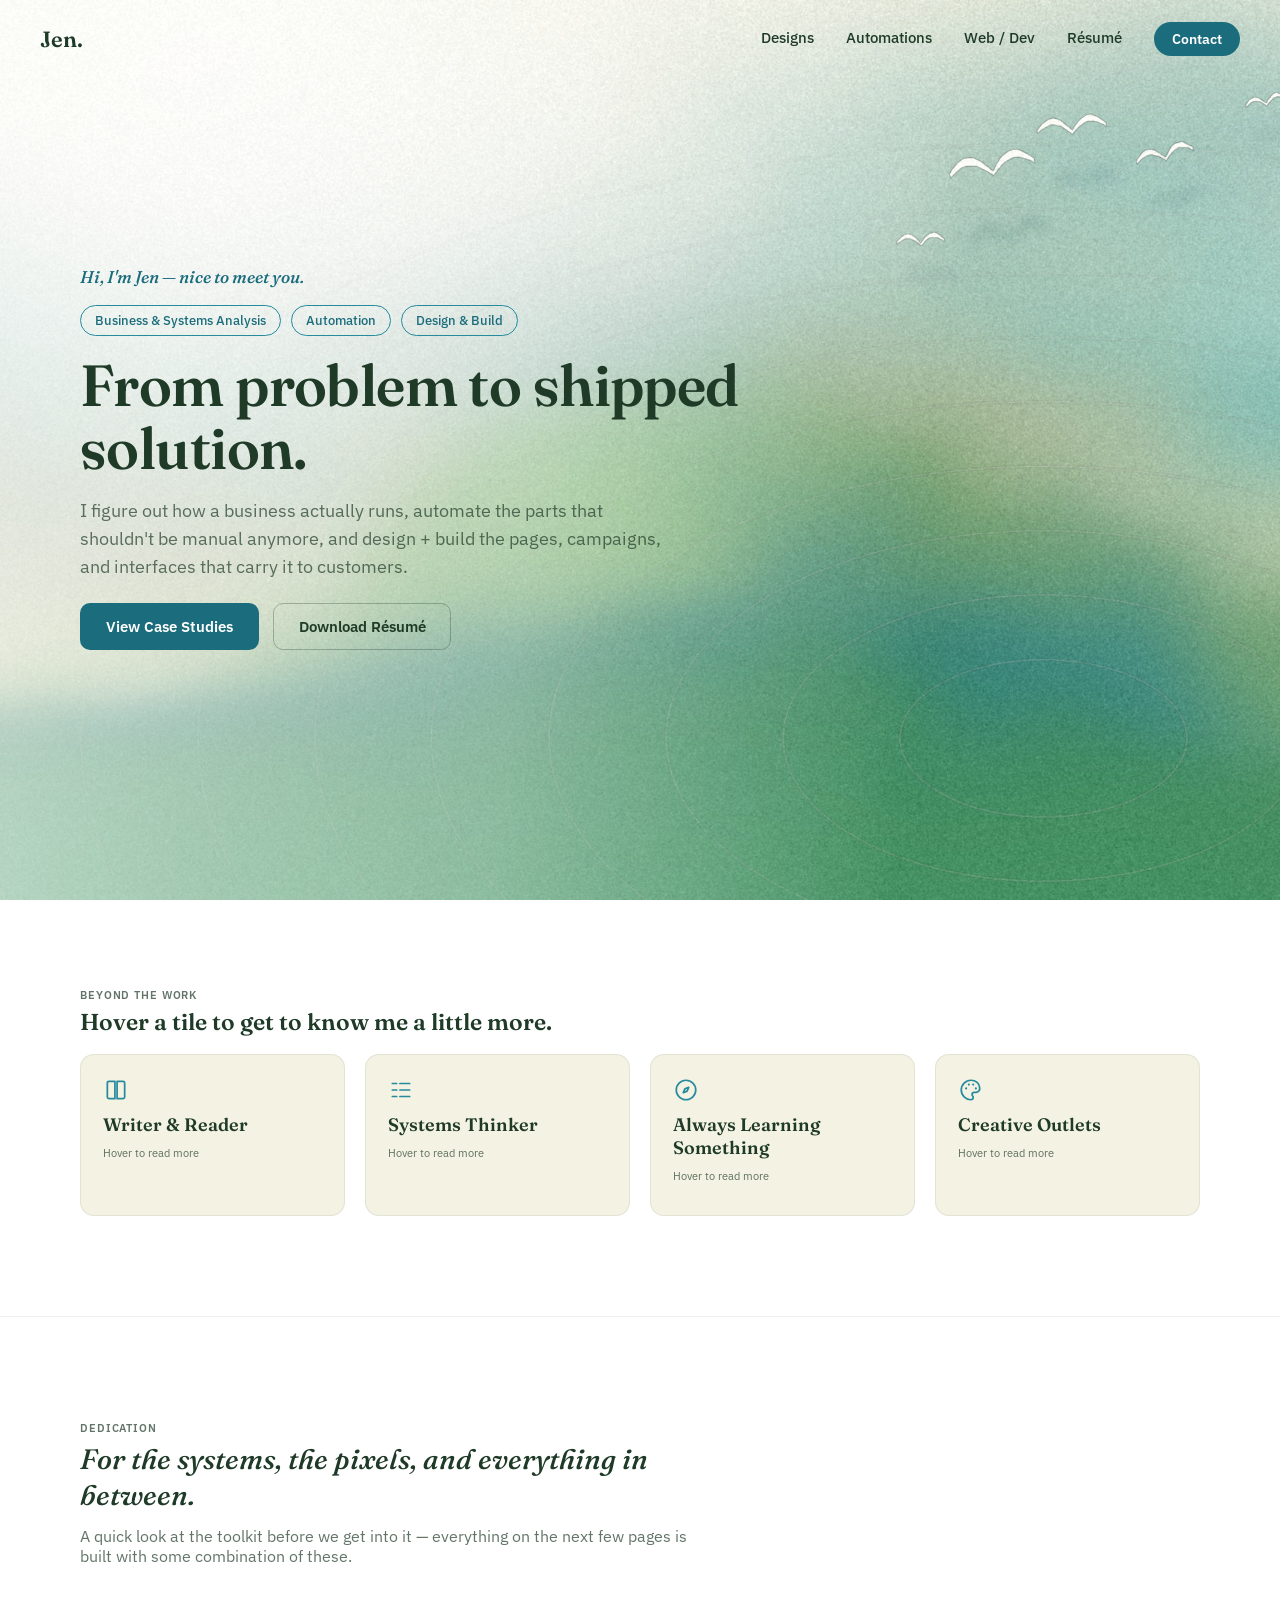
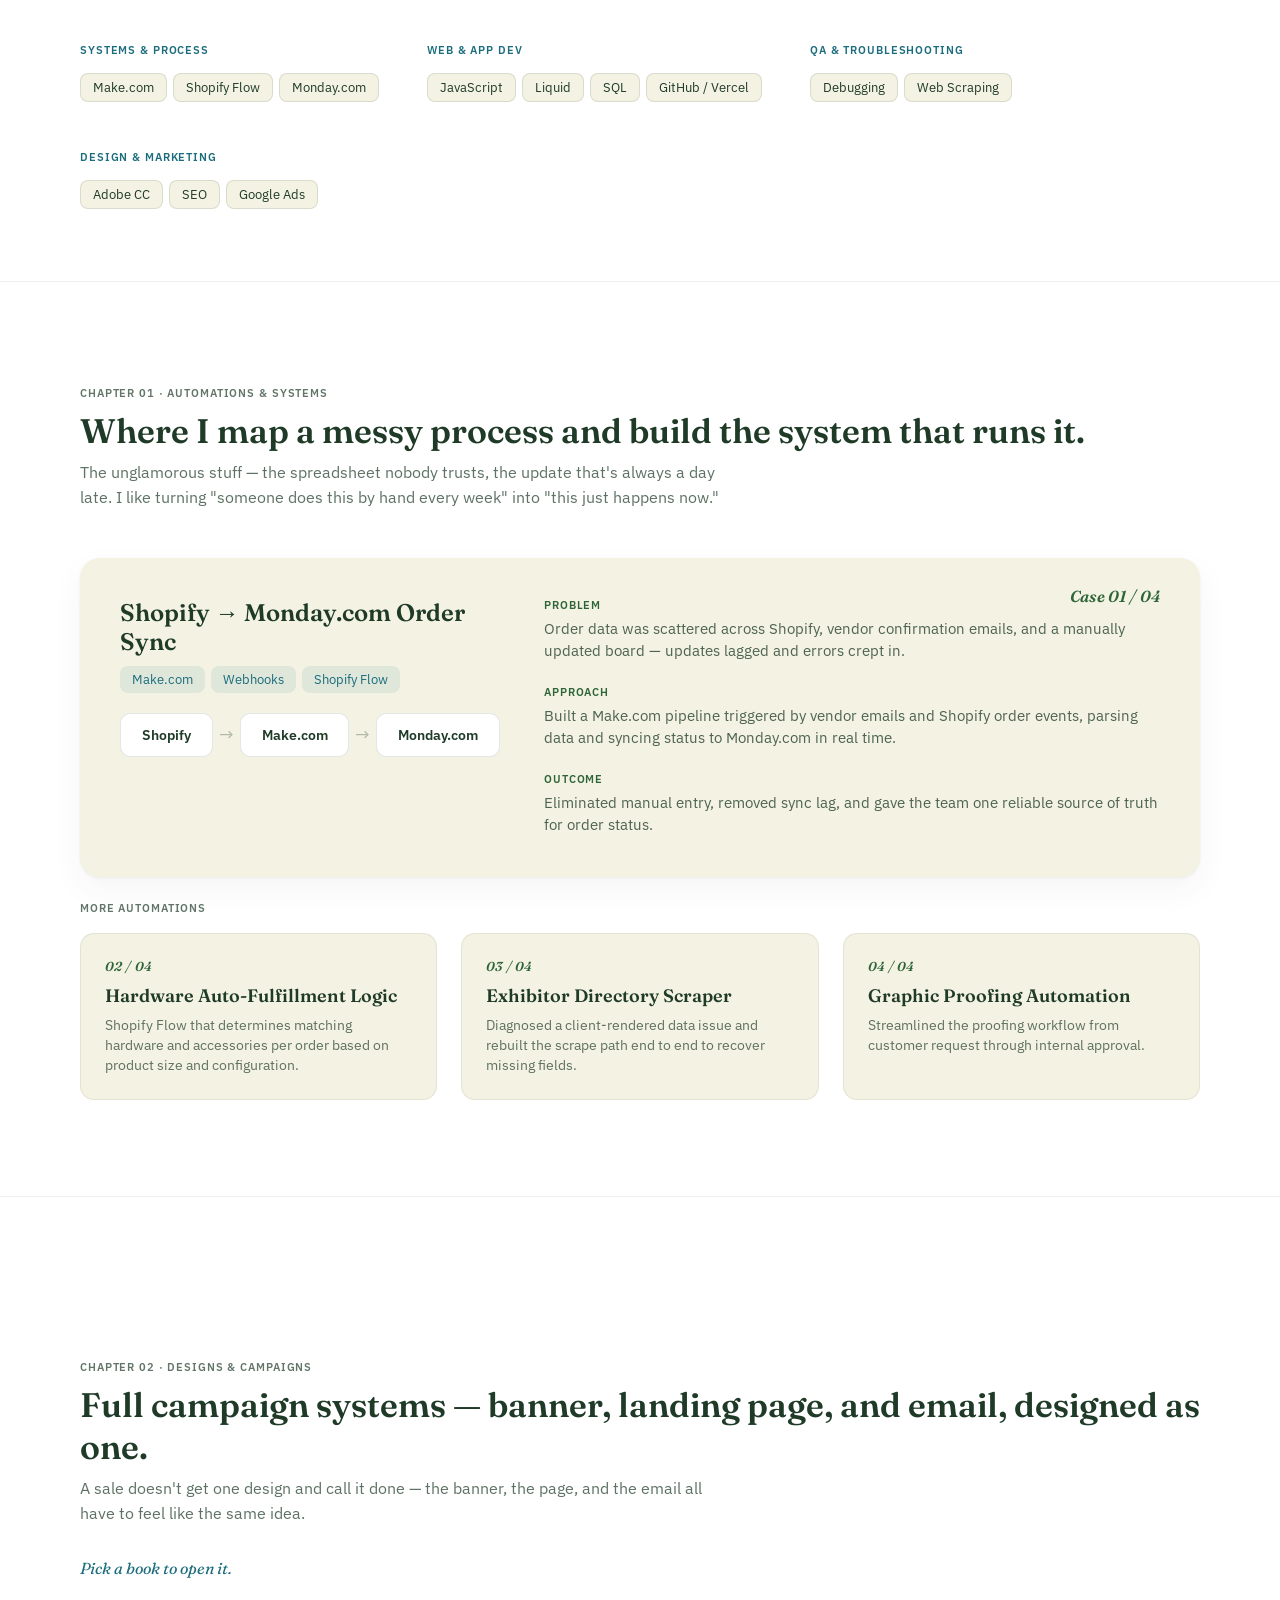
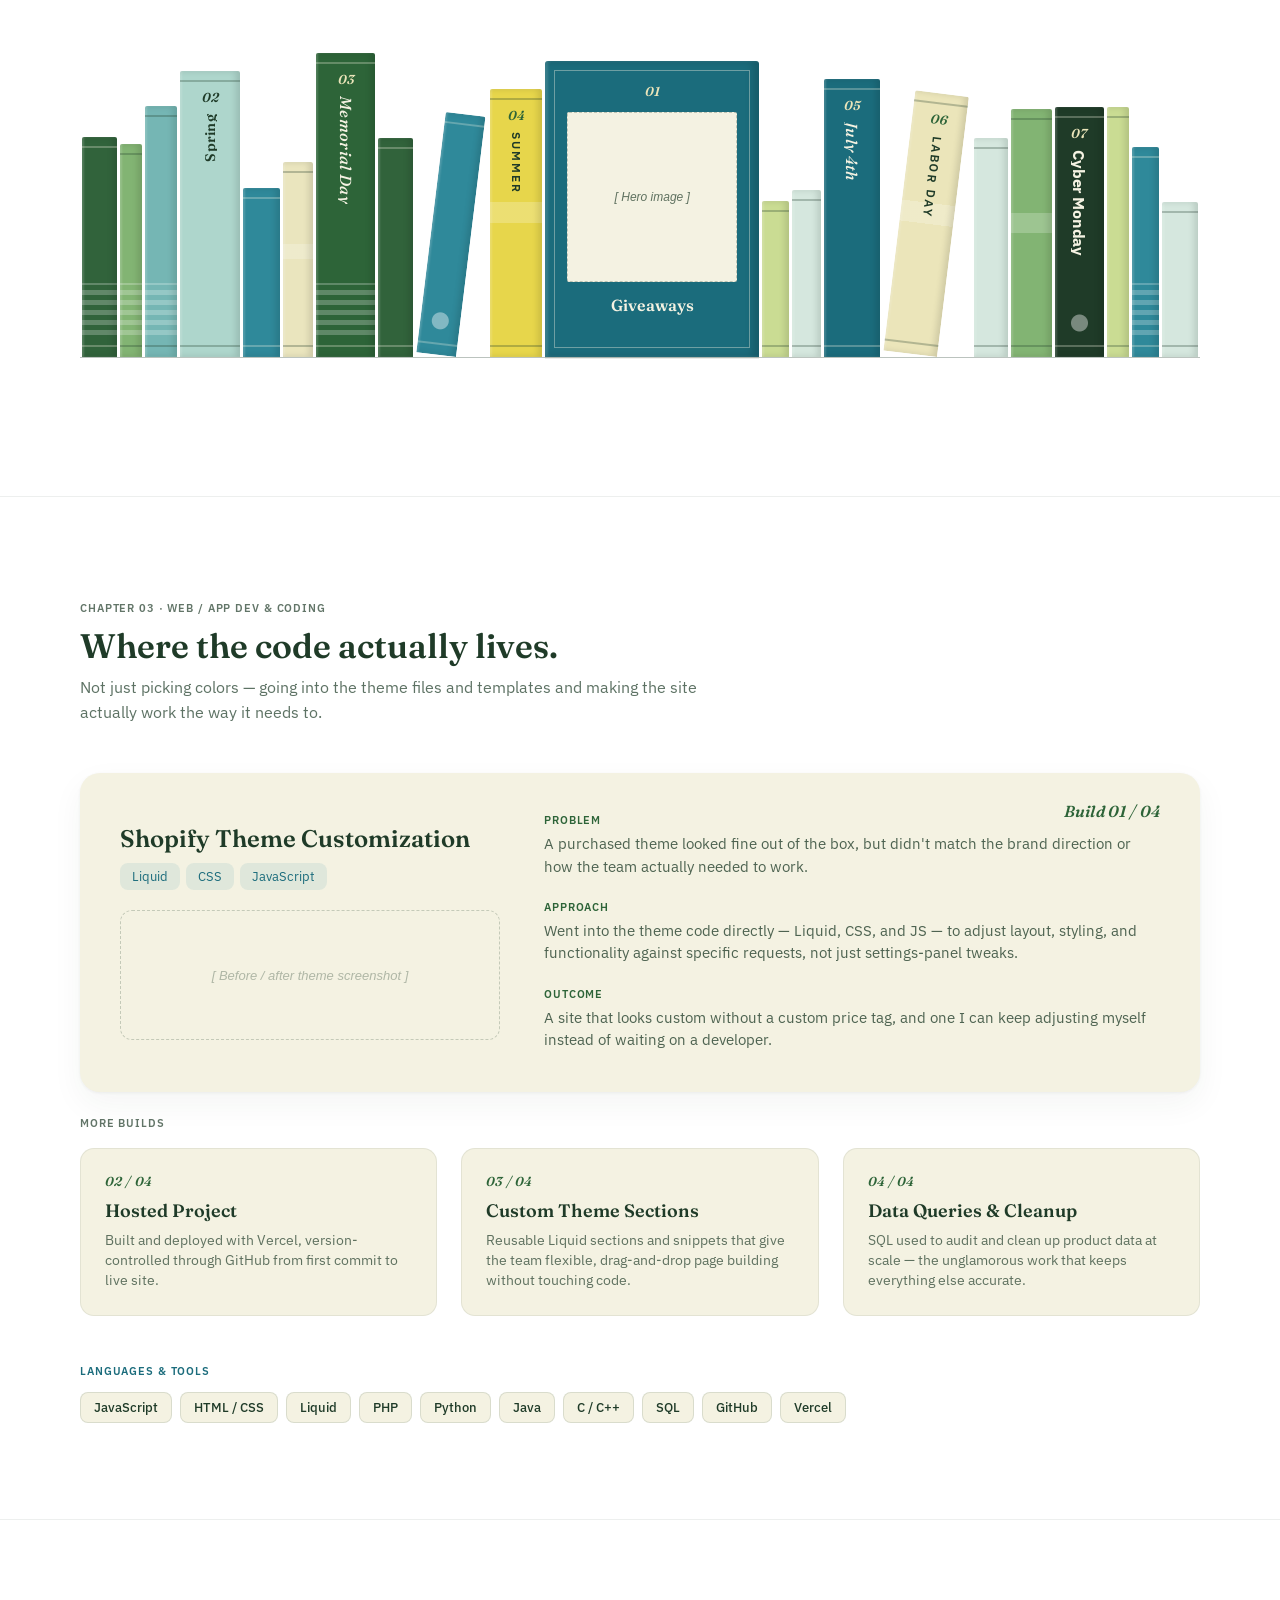
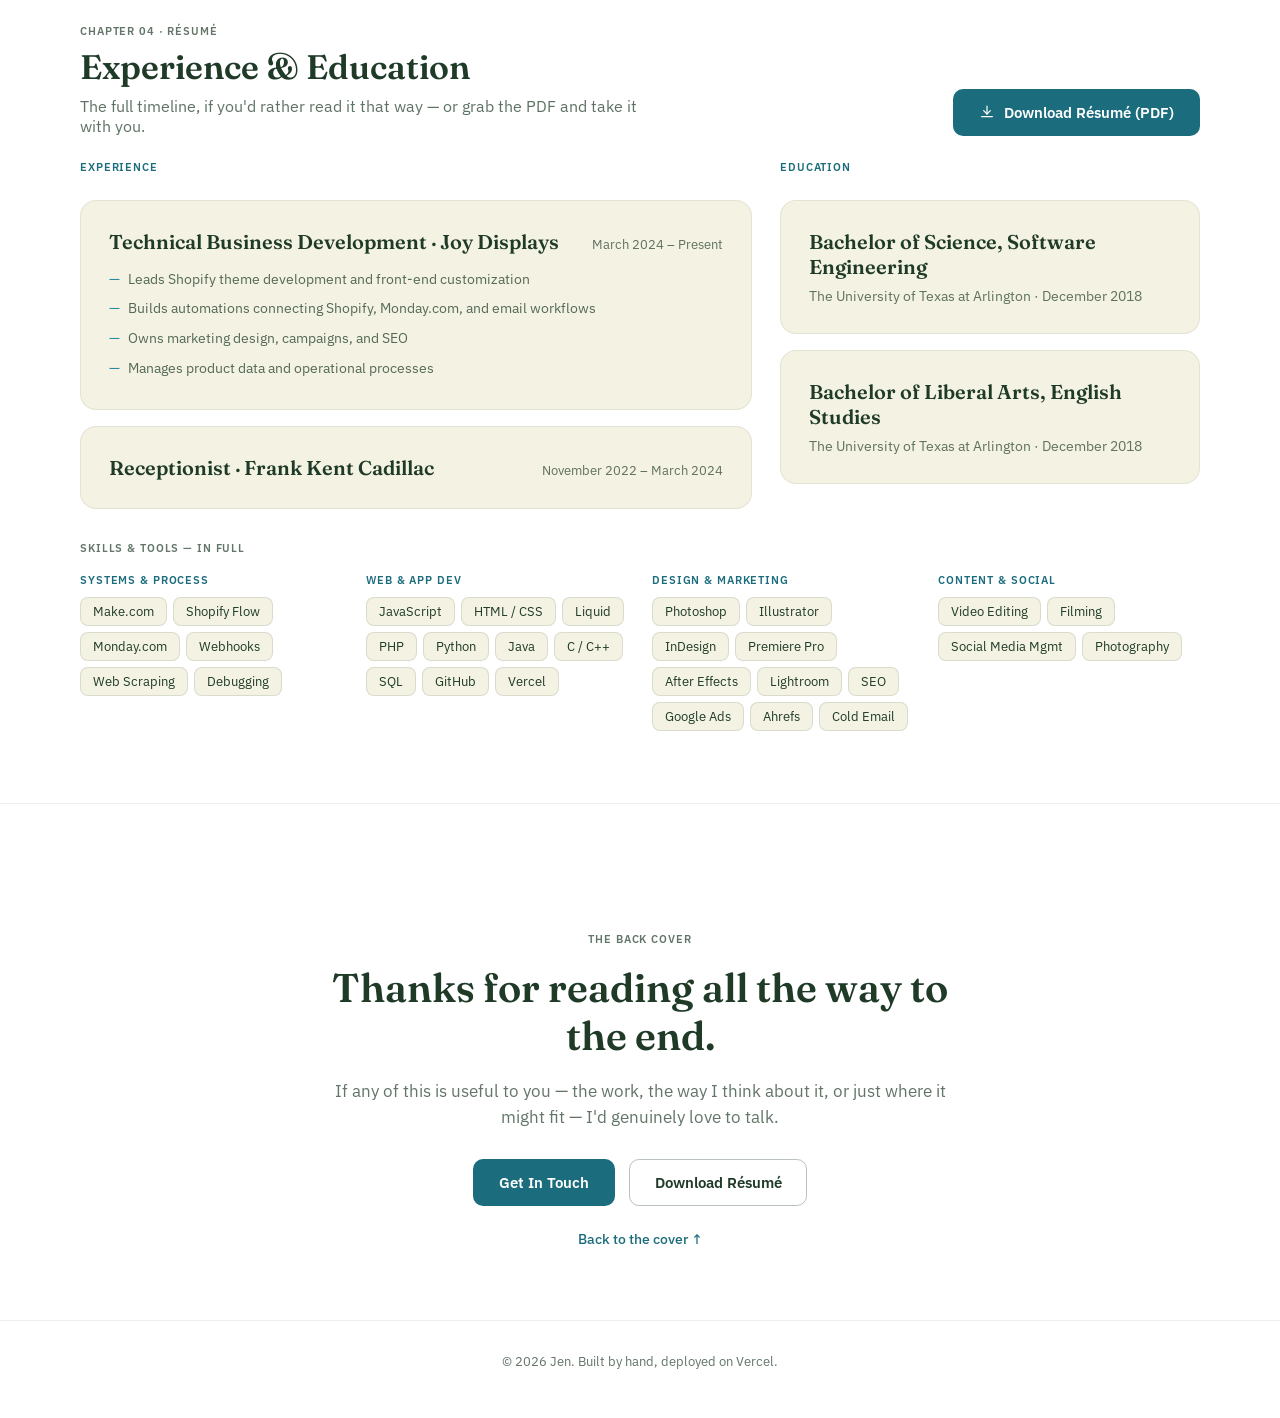
==== commit ff701f25: "Add files via upload added emails to the design page" ====
--- a/index.html
+++ b/index.html
@@ -281,6 +281,62 @@
   .modal-visuals { display: flex; flex-direction: column; gap: 18px; }
   .shot { width: 100%; aspect-ratio: 16 / 10; border-radius: 12px; }
   img.shot { object-fit: cover; box-shadow: 0 1px 3px rgba(31, 59, 40,0.08), 0 12px 28px rgba(31, 59, 40,0.1); }
+  /* a single piece of artwork shown at its own proportions (hero backgrounds are wide, so no cropping) */
+  .art { margin: 0; display: flex; flex-direction: column; gap: 8px; }
+  .art img { display: block; width: 100%; height: auto; border-radius: 12px; box-shadow: 0 1px 3px rgba(31, 59, 40,0.08), 0 12px 28px rgba(31, 59, 40,0.1); }
+  .art .art-ph { aspect-ratio: 3 / 1; border-radius: 12px; display: grid; place-items: center; background: rgba(39, 139, 158, 0.10); }
+  .art figcaption { font-size: 12.5px; color: var(--ink-70); text-align: center; }
+
+  .modal-facts { display: flex; flex-wrap: wrap; gap: 4px 14px; font-size: 13.5px; font-weight: 500; color: var(--ink-70); }
+  .modal-facts[hidden] { display: none; }
+  .modal-facts span + span::before { content: '·'; margin-right: 14px; color: var(--ink-32); }
+
+  /* ---- Series pop-up: filter chips -> grid of campaigns -> one campaign's pieces ---- */
+  .gal-hint { margin: 0; font-family: 'Fraunces', serif; font-style: italic; font-size: 15px; color: var(--water-dark); }
+  .chips { display: flex; flex-wrap: wrap; gap: 8px; }
+  .chip { font: inherit; font-size: 13px; font-weight: 500; padding: 6px 14px; border-radius: 999px; border: 1.5px solid var(--ink-12); background: transparent; color: var(--ink); cursor: pointer; transition: border-color .18s ease, background .18s ease, color .18s ease; }
+  .chip:hover { border-color: var(--water); }
+  .chip.on { background: var(--water-dark); border-color: var(--water-dark); color: #fff; }
+  .chip:focus-visible, .gcard:focus-visible, .dback:focus-visible, .dnav button:focus-visible, .frame-vp:focus-visible { outline: 3px solid var(--water); outline-offset: 3px; }
+  .gal { display: grid; grid-template-columns: repeat(3, minmax(0, 1fr)); gap: 16px 14px; }
+  .gcard { font: inherit; text-align: left; background: none; border: 0; padding: 0; cursor: pointer; display: flex; flex-direction: column; gap: 5px; color: var(--ink); }
+  .gthumb { display: flex; align-items: center; justify-content: center; width: 100%; aspect-ratio: 4 / 3; object-fit: cover; border-radius: 10px; box-shadow: 0 1px 3px rgba(31, 59, 40, 0.1); transition: transform .2s ease, box-shadow .2s ease; }
+  .gthumb.ph { font-family: 'Fraunces', serif; font-style: italic; font-weight: 600; font-size: 26px; color: var(--ink-70); }
+  .gcard:hover .gthumb, .gcard:focus-visible .gthumb { transform: translateY(-3px); box-shadow: 0 10px 22px rgba(31, 59, 40, 0.16); }
+  .gcard-title { font-family: 'Fraunces', serif; font-weight: 600; font-size: 14px; line-height: 1.25; }
+  .gcard-date { font-size: 12.5px; color: var(--ink-70); }
+
+  .dbar { display: flex; align-items: center; justify-content: space-between; gap: 12px; flex-wrap: wrap; }
+  .dback { font: inherit; font-size: 14px; font-weight: 500; color: var(--water-dark); background: none; border: 0; padding: 4px 0; cursor: pointer; }
+  .dback:hover { text-decoration: underline; }
+  .dnav { display: flex; align-items: center; gap: 8px; font-size: 13px; color: var(--ink-70); }
+  .dnav button { font: inherit; font-size: 15px; width: 34px; height: 34px; border-radius: 50%; border: 1.5px solid var(--ink-12); background: transparent; color: var(--ink); cursor: pointer; }
+  .dnav button:hover:not(:disabled) { border-color: var(--ink); }
+  .dnav button:disabled { opacity: 0.35; cursor: default; }
+  @media (min-width: 901px) { .dbar, .dhead.solo { margin-top: 32px; } }
+  .dhead h4 { font-family: 'Fraunces', serif; font-size: 22px; line-height: 1.2; margin: 0; }
+  .dhead p { margin: 4px 0 0; font-size: 13.5px; color: var(--ink-70); }
+  .frame { margin: 0; display: flex; flex-direction: column; gap: 8px; }
+  .frame-bar { display: flex; gap: 6px; padding: 10px 12px; background: rgba(31, 59, 40, 0.07); border: 1px solid var(--ink-12); border-bottom: 0; border-radius: 12px 12px 0 0; }
+  .frame-bar i { width: 9px; height: 9px; border-radius: 50%; background: rgba(31, 59, 40, 0.25); }
+  .frame-vp { height: 360px; overflow-y: auto; background: #fff; border: 1px solid var(--ink-12); border-radius: 0 0 12px 12px; scrollbar-width: thin; }
+  .frame .tall { display: block; width: 100%; height: auto; }
+  .tall-wrap { position: relative; line-height: 0; }
+  .tall-wrap .ov { position: absolute; display: block; height: auto; pointer-events: none; }
+  .email-set { display: flex; flex-direction: column; gap: 12px; }
+  .email-set .chips { justify-content: center; }
+  .frame .tall-ph { height: 1500px; padding: 18px; font-size: 13px; font-style: italic; color: var(--ink-70); background: linear-gradient(180deg, rgba(39,139,158,0.10) 0 24%, rgba(231,214,75,0.18) 24% 48%, rgba(76,151,94,0.10) 48% 74%, rgba(39,139,158,0.10) 74% 100%); }
+  .frame figcaption { font-size: 12.5px; color: var(--ink-70); text-align: center; }
+  .frame.email { width: 100%; max-width: 380px; align-self: center; }
+  .frame.email .frame-vp { height: 480px; }
+  .frame.email .tall-ph { height: 1800px; }
+  @media (max-width: 560px) {
+    .modal-facts { flex-direction: column; }
+    .modal-facts span + span::before { content: none; }
+    .gal { grid-template-columns: repeat(2, minmax(0, 1fr)); }
+    .frame-vp { height: 300px; }
+    .frame.email .frame-vp { height: 380px; }
+  }
 
   @media (max-width: 900px) {
     .modal-scroll { padding: 28px 22px 32px; }
@@ -685,6 +741,7 @@
           <span class="num" id="modal-num"></span>
           <h3 id="modal-title"></h3>
           <div class="modal-tags" id="modal-tags"></div>
+          <div class="modal-facts" id="modal-facts" hidden></div>
           <div class="modal-body" id="modal-body"></div>
         </div>
         <div class="modal-visuals" id="modal-visuals"></div>
@@ -739,35 +796,177 @@
      ('band' | 'stripe' | 'dot' | none), lean = tilts against its neighbour.
    - The FIRST design is the face-out book in the middle of the row.
    ========================================================================== */
-const PLACEHOLDER_BODY = [
-  '[ Write about this one — what the sale or campaign was, what you made for it, and how it went. ]',
-  '[ Anything worth adding: the goal, the timeline, the numbers, what you would do differently. ]'
+const PROMO_BODY = [
+  '[ What this promotion was and what you made for it — the email (design and copy), the page, and the hero image. ]',
+  '[ Anything worth adding: the goal, the numbers, and what you changed from one year to the next. ]'
+];
+const GIVEAWAY_BODY = [
+  '[ What the giveaways were for — the goal, who they were aimed at, and the kind of prize. ]',
+  '[ The system: the same hero, page and email built for every one, and what you changed each time. ]',
+  '[ Results worth mentioning: sign-ups, list growth, traffic. ]',
+  '[ One line is enough for the blog posts: each giveaway also had its own post, written to go with the page. ]'
 ];
 const LIGHT = { fg: '#1F3B28', num: '#2D6438' };
 const DARK  = { fg: '#F4F2E2', num: '#EBE5BA' };
 
+/* Giveaways: one entry per giveaway, oldest first. Each has:
+     title, date, year   - the year makes the 2024 / 2025 / 2026 filter chips work
+     hero:   'images/designs/giveaways/fall-2024-hero.jpg'   the hero background (null = placeholder)
+     page:   'images/designs/giveaways/fall-2024-page.jpg'   ONE tall full-page screenshot (null = placeholder)
+     thumb:  the small picture on the grid card until a hero is added
+     emails: one entry per email. With 2+ the pop-up shows tabs (Launch / Reminder / Winner).
+             overlays: GIFs that play in place on top of the screenshot (x, y, w are % of the screenshot). */
+const GIVEAWAYS = [
+  { title: 'Fall Giveaway', date: '2024', year: 2024,
+    thumb: 'images/designs/giveaways/fall-2024-launch-thumb.jpg',
+    hero: null, page: null,
+    emails: [
+        { label: 'Launch', src: 'images/designs/giveaways/fall-2024-launch.jpg', overlays: [ { gif: 'images/designs/anim/fall-banner.gif', x: 6.95, y: 7.22, w: 80.94 }, { gif: 'images/designs/anim/fall-giveaway.gif', x: 25.55, y: 11.49, w: 68.75 } ] },
+        { label: 'Reminder', src: 'images/designs/giveaways/fall-2024-reminder.jpg', overlays: [ { gif: 'images/designs/anim/fall-banner.gif', x: 9.53, y: 1.51, w: 80.94 } ] },
+        { label: 'Winner', src: 'images/designs/giveaways/fall-2024-winner.jpg' } ] },
+  { title: 'Spring Giveaway', date: '2025', year: 2025,
+    thumb: 'images/designs/giveaways/spring-2025-launch-thumb.jpg',
+    hero: null, page: null,
+    emails: [
+        { label: 'Launch', src: 'images/designs/giveaways/spring-2025-launch.jpg' },
+        { label: 'Reminder', src: 'images/designs/giveaways/spring-2025-reminder.jpg' },
+        { label: 'Winner', src: 'images/designs/giveaways/spring-2025-winner.jpg', overlays: [ { video: 'images/designs/anim/winner-1', x: 0.94, y: 55.31, w: 48.36 }, { video: 'images/designs/anim/winner-2', x: 50.86, y: 55.31, w: 48.36 }, { video: 'images/designs/anim/winner-3', x: 0.94, y: 69.67, w: 48.36 }, { video: 'images/designs/anim/winner-4', x: 50.86, y: 69.67, w: 48.36 } ] } ] },
+  { title: 'Summer Giveaway', date: '2025', year: 2025,
+    thumb: 'images/designs/giveaways/summer-2025-launch-thumb.jpg',
+    hero: null, page: null,
+    emails: [
+        { label: 'Launch', src: 'images/designs/giveaways/summer-2025-launch.jpg', overlays: [ { video: 'images/designs/anim/summer-giveaway', x: 61.47, y: 36.16, w: 30.42 } ] },
+        { label: 'Reminder', src: 'images/designs/giveaways/summer-2025-reminder.jpg', overlays: [ { video: 'images/designs/anim/summer-giveaway', x: 21.22, y: 47.28, w: 15.6 } ] },
+        { label: 'Winner', src: 'images/designs/giveaways/summer-2025-winner.jpg', overlays: [ { video: 'images/designs/anim/winner-1', x: 0.94, y: 47.49, w: 48.36 }, { video: 'images/designs/anim/winner-2', x: 50.86, y: 47.49, w: 48.36 }, { video: 'images/designs/anim/winner-4', x: 50.86, y: 64.33, w: 48.36 } ] } ] },
+  { title: 'Glow Up Giveaway', date: '2025', year: 2025,
+    thumb: 'images/designs/giveaways/glow-up-2025-launch-thumb.jpg',
+    hero: null, page: null,
+    emails: [
+        { label: 'Launch', src: 'images/designs/giveaways/glow-up-2025-launch.jpg' },
+        { label: 'Winner', src: 'images/designs/giveaways/glow-up-2025-winner.jpg' } ] },
+  { title: 'Illuminate Giveaway', date: '2025', year: 2025,
+    thumb: 'images/designs/giveaways/illuminate-2025-launch-thumb.jpg',
+    hero: null, page: null,
+    emails: [
+        { label: 'Launch', src: 'images/designs/giveaways/illuminate-2025-launch.jpg' },
+        { label: 'Reminder', src: 'images/designs/giveaways/illuminate-2025-reminder.jpg' } ] },
+  { title: 'Showtime Giveaway', date: '2025', year: 2025,
+    thumb: 'images/designs/giveaways/showtime-2025-launch-thumb.jpg',
+    hero: null, page: null,
+    emails: [
+        { label: 'Launch', src: 'images/designs/giveaways/showtime-2025-launch.jpg' },
+        { label: 'Reminder', src: 'images/designs/giveaways/showtime-2025-reminder.jpg' } ] },
+  { title: 'Lumi Giveaway', date: '2026', year: 2026,
+    thumb: 'images/designs/giveaways/lumi-2026-launch-thumb.jpg',
+    hero: null, page: null,
+    emails: [
+        { label: 'Launch', src: 'images/designs/giveaways/lumi-2026-launch.jpg' },
+        { label: 'Reminder', src: 'images/designs/giveaways/lumi-2026-reminder.jpg' } ] }
+];
+
+const promoShots = ['Hero image', 'Page screenshot', 'Email screenshot'];
+
+/* Summer: Summer 2026 so far. web / emailArt = extra artwork shown above the page / above the email.
+   A series with ONE campaign opens straight onto it; add a second and the grid + year chips appear. */
+const SUMMER = [
+  { title: 'Summer Sale', date: '2026', year: 2026,
+    hero:  'images/designs/summer/2026-hero.jpg',
+    web:   [{ src: 'images/designs/summer/2026-banner.jpg', label: 'Banner artwork' }],
+    page:  null,
+    emailArt: [{ src: 'images/designs/summer/2026-email-header.jpg', label: 'Email header artwork' }],
+    emails: [ { label: 'Email', src: 'images/designs/summer/2026-email.jpg' } ] }
+];
+
+const PROMO_TAGS = ['Email design', 'Email copy', 'Web page design', 'Hero imagery'];
+
+const SPRING = [
+  { title: 'Spring Sale', date: '2025', year: 2025,
+    thumb: 'images/designs/spring/2025-email-thumb.jpg',
+    hero: null, page: null,
+    emails: [
+        { label: 'Email', src: 'images/designs/spring/2025-email.jpg' } ] },
+  { title: 'Spring Sale', date: '2026', year: 2026,
+    thumb: 'images/designs/spring/2026-email-thumb.jpg',
+    hero: null, page: null,
+    emails: [
+        { label: 'Email', src: 'images/designs/spring/2026-email.jpg' } ] }
+];
+
+const MEMORIAL = [
+  { title: 'Memorial Day Mega Sale', date: '2024', year: 2024,
+    thumb: 'images/designs/memorial-day/2024-email-thumb.jpg',
+    hero: null, page: null,
+    emails: [
+        { label: 'Email', src: 'images/designs/memorial-day/2024-email.jpg' } ] },
+  { title: 'Memorial Day Sale', date: '2025', year: 2025,
+    thumb: 'images/designs/memorial-day/2025-email-thumb.jpg',
+    hero: null, page: null,
+    emails: [
+        { label: 'Email', src: 'images/designs/memorial-day/2025-email.jpg' } ] },
+  { title: 'Memorial Day Sale', date: '2026', year: 2026,
+    thumb: 'images/designs/memorial-day/2026-email-thumb.jpg',
+    hero: null, page: null,
+    emails: [
+        { label: 'Email', src: 'images/designs/memorial-day/2026-email.jpg' } ] }
+];
+
+const JULY4 = [
+  { title: '4th of July Sale', date: '2024', year: 2024,
+    thumb: 'images/designs/july-4th/2024-email-thumb.jpg',
+    hero: null, page: null,
+    emails: [
+        { label: 'Email', src: 'images/designs/july-4th/2024-email.jpg' } ] }
+];
+
+const LABOR = [
+  { title: 'Labor Day Sale', date: '2024', year: 2024,
+    thumb: 'images/designs/labor-day/2024-email-thumb.jpg',
+    hero: null, page: null,
+    emails: [
+        { label: 'Email', src: 'images/designs/labor-day/2024-email.jpg', overlays: [ { gif: 'images/designs/anim/labor-day-2024.gif', x: 54.76, y: 47.03, w: 39.0 } ] } ] },
+  { title: 'Labor Day Sale', date: '2025', year: 2025,
+    thumb: 'images/designs/labor-day/2025-email-thumb.jpg',
+    hero: null, page: null,
+    emailArt: [{ src: 'images/designs/anim/labor-day-2025-hero.gif', label: 'Animated hero (GIF)' }],
+    emails: [
+        { label: 'Email', src: 'images/designs/labor-day/2025-email.jpg' } ] }
+];
+
+const CYBER = [
+  { title: 'Cyber Monday Sale', date: '2024', year: 2024,
+    thumb: 'images/designs/cyber-monday/2024-save-the-date-thumb.jpg',
+    hero: null, page: null,
+    emails: [
+        { label: 'Save the date', src: 'images/designs/cyber-monday/2024-save-the-date.jpg' },
+        { label: 'Sale starts', src: 'images/designs/cyber-monday/2024-sale.jpg' },
+        { label: 'Last chance', src: 'images/designs/cyber-monday/2024-last-chance.jpg' } ] },
+  { title: 'Cyber Monday Sale', date: '2025', year: 2025,
+    thumb: 'images/designs/cyber-monday/2025-email-thumb.jpg',
+    hero: null, page: null,
+    emails: [
+        { label: 'Email', src: 'images/designs/cyber-monday/2025-email.jpg' } ] }
+];
+
+/* The series. The FIRST one is the face-out book in the middle of the row; the rest run in calendar order.
+   book (spines): w = width, h = height in px, bg = colour, t = lettering ('caps' | 'sans' | 'italic' | 'up'),
+   d = print on the spine ('band' | 'stripe' | 'dot'), lean = tilts against its neighbour. */
 const designs = [
-  { title: 'Summer Sale Campaign', tags: ['Photoshop', 'Illustrator', 'Email Design'], body: PLACEHOLDER_BODY,
-    cover: 'Hero banner',
-    visuals: ['Hero banner screenshot', 'Landing page screenshot', 'Matching email screenshot'] },
-  { title: 'Giveaway Campaign', tags: [], body: PLACEHOLDER_BODY,
-    visuals: ['Giveaway banner screenshot', 'Giveaway page screenshot'],
+  { title: 'Giveaways', tags: ['Email design', 'Web page design', 'Hero imagery'], body: GIVEAWAY_BODY,
+    facts: ['7 giveaways', '17 emails'],
+    cover: 'Hero image', items: GIVEAWAYS },
+  { title: 'Spring', tags: PROMO_TAGS, body: PROMO_BODY, items: SPRING,
+    book: { w: 62, h: 286, bg: '#AED6CC', t: 'up', ...LIGHT, num: '#1F3B28' } },
+  { title: 'Memorial Day', tags: PROMO_TAGS, body: PROMO_BODY, items: MEMORIAL,
+    book: { w: 60, h: 304, bg: '#2D6438', t: 'italic', d: 'stripe', ...DARK } },
+  { title: 'Summer', tags: PROMO_TAGS, body: PROMO_BODY,
+    items: SUMMER,
     book: { w: 54, h: 268, bg: '#E7D64B', t: 'caps', d: 'band', ...LIGHT } },
-  { title: 'Abandoned Cart Series', tags: [], body: PLACEHOLDER_BODY,
-    visuals: ['Email 1 screenshot', 'Email 2 screenshot', 'Email 3 screenshot'],
-    book: { w: 60, h: 304, bg: '#2D6438', t: 'italic', d: 'stripe', ...DARK } },
-  { title: 'Instagram Reel Edit', tags: [], body: PLACEHOLDER_BODY,
-    visuals: ['Reel thumbnail or still'],
-    book: { w: 50, h: 250, bg: '#1F3B28', t: 'sans', d: 'dot', ...DARK } },
-  { title: 'Product Launch Banner', tags: [], body: PLACEHOLDER_BODY,
-    visuals: ['Launch banner screenshot', 'In-site placement screenshot'],
-    book: { w: 62, h: 286, bg: '#AED6CC', t: 'up', ...LIGHT, num: '#1F3B28' } },
-  { title: 'Holiday Sale Page', tags: [], body: PLACEHOLDER_BODY,
-    visuals: ['Holiday page screenshot', 'Matching email screenshot'],
-    book: { w: 56, h: 262, bg: '#7EB66D', t: 'caps', d: 'band', lean: true, ...LIGHT, num: '#1F3B28' } },
-  { title: 'Brand Photography', tags: [], body: PLACEHOLDER_BODY,
-    visuals: ['Photo 1', 'Photo 2', 'Photo 3'],
-    book: { w: 58, h: 278, bg: '#EBE5BA', t: 'italic', ...LIGHT } }
+  { title: 'July 4th', tags: PROMO_TAGS, body: PROMO_BODY, items: JULY4,
+    book: { w: 58, h: 278, bg: '#1B6C7C', t: 'italic', ...DARK } },
+  { title: 'Labor Day', tags: PROMO_TAGS, body: PROMO_BODY, items: LABOR,
+    book: { w: 56, h: 262, bg: '#EBE5BA', t: 'caps', d: 'band', lean: true, ...LIGHT } },
+  { title: 'Cyber Monday', tags: PROMO_TAGS, body: PROMO_BODY, items: CYBER,
+    book: { w: 50, h: 250, bg: '#1F3B28', t: 'sans', d: 'dot', ...DARK } }
 ];
 
 /* The row, left to right. A number is a book from the list above (0 = the face-out one).
@@ -813,7 +1012,7 @@
   const b = document.createElement('button');
   b.type = 'button';
   b.setAttribute('aria-haspopup', 'dialog');
-  b.setAttribute('aria-label', `Open design ${tok + 1} of ${designs.length}: ${d.title}`);
+  b.setAttribute('aria-label', `Open series ${tok + 1} of ${designs.length}: ${d.title}`);
   if (tok === 0) {
     b.className = 'cover';
     b.innerHTML = '<span class="cover-num"></span><span class="cover-art"></span><span class="cover-title"></span>';
@@ -848,7 +1047,7 @@
   lastSpine = spine;
   spine.classList.add('is-open');
 
-  document.getElementById('modal-num').textContent = `Design ${String(i + 1).padStart(2, '0')} / ${String(designs.length).padStart(2, '0')}`;
+  document.getElementById('modal-num').textContent = `Series ${String(i + 1).padStart(2, '0')} / ${String(designs.length).padStart(2, '0')}`;
   document.getElementById('modal-title').textContent = d.title;
 
   const tagBox = document.getElementById('modal-tags');
@@ -857,19 +1056,31 @@
 
   document.getElementById('modal-body').replaceChildren(...d.body.map(t => { const p = document.createElement('p'); p.textContent = t; return p; }));
 
-  document.getElementById('modal-visuals').replaceChildren(...d.visuals.map((v, n) => {
-    if (typeof v === 'string') {
-      const box = document.createElement('div');
-      box.className = 'placeholder shot';
-      box.style.background = tints[n % tints.length];
-      box.textContent = `[ ${v} ]`;
-      return box;
-    }
-    const img = document.createElement('img');
-    img.className = 'shot';
-    img.src = v.src; img.alt = v.alt || '';
-    return img;
-  }));
+  const facts = document.getElementById('modal-facts');
+  facts.replaceChildren(...(d.facts || []).map(t => el('span', '', t)));
+  facts.hidden = !(d.facts && d.facts.length);
+
+  clearAuto();
+  seriesCtx = null;
+  if (d.items) {
+    seriesCtx = { d, view: 'grid', idx: 0, year: null };
+    if (d.items.length === 1) renderDetail(d, 0, null);     // one campaign: no grid to pick from
+    else renderGrid(d, null);
+  } else {
+    document.getElementById('modal-visuals').replaceChildren(...d.visuals.map((v, n) => {
+      if (typeof v === 'string') {
+        const box = document.createElement('div');
+        box.className = 'placeholder shot';
+        box.style.background = tints[n % tints.length];
+        box.textContent = `[ ${v} ]`;
+        return box;
+      }
+      const img = document.createElement('img');
+      img.className = 'shot';
+      img.src = v.src; img.alt = v.alt || '';
+      return img;
+    }));
+  }
 
   scroller.scrollTop = 0;
   const sb = window.innerWidth - document.documentElement.clientWidth;
@@ -883,6 +1094,7 @@
 function closeBook() {
   if (modal.hidden) return;
   modal.classList.remove('open');
+  clearAuto();
   if (lastSpine) lastSpine.classList.remove('is-open');
   closeTimer = setTimeout(() => {
     modal.hidden = true;
@@ -895,7 +1107,202 @@
 }
 
 modal.addEventListener('click', e => { if (e.target.closest('[data-close]')) closeBook(); });
-document.addEventListener('keydown', e => { if (e.key === 'Escape') closeBook(); });
+
+/* ---------- Series pop-up: filter chips -> grid of campaigns -> one campaign's pieces ---------- */
+let seriesCtx = null;      // { d, view: 'grid' | 'detail', idx, year }
+let stopAuto = [];
+function clearAuto() { stopAuto.forEach(fn => fn()); stopAuto = []; }
+function el(tag, cls, text) { const e = document.createElement(tag); if (cls) e.className = cls; if (text != null) e.textContent = text; return e; }
+function btn(cls, text, label) { const b = el('button', cls, text); b.type = 'button'; if (label) b.setAttribute('aria-label', label); return b; }
+
+function thumb(it, n) {
+  const pic = it.hero || it.thumb;     // the hero once it exists; until then the top of the first email
+  if (pic) { const img = el('img', 'gthumb'); img.src = pic; img.alt = ''; img.loading = 'lazy'; return img; }
+  const ph = el('div', 'gthumb ph', String(n + 1).padStart(2, '0'));
+  ph.style.background = tints[n % tints.length];
+  return ph;
+}
+
+function renderGrid(d, year, focusIdx) {
+  clearAuto();
+  seriesCtx = { d, view: 'grid', idx: focusIdx || 0, year };
+  const kids = [];
+  const years = [...new Set(d.items.map(x => x.year).filter(Boolean))].sort();
+  if (years.length) {
+    const bar = el('div', 'chips'); bar.setAttribute('role', 'group'); bar.setAttribute('aria-label', 'Filter by year');
+    ['All', ...years].forEach(y => {
+      const on = y === 'All' ? !year : y === year;
+      const c = btn('chip' + (on ? ' on' : ''), String(y)); c.setAttribute('aria-pressed', on ? 'true' : 'false');
+      c.addEventListener('click', () => renderGrid(d, y === 'All' ? null : y));
+      bar.append(c);
+    });
+    kids.push(bar);
+  }
+  kids.push(el('p', 'gal-hint', `Pick one to see its hero, page and email.`));
+  const grid = el('div', 'gal');
+  d.items.forEach((it, idx) => {
+    if (year && it.year !== year) return;
+    const c = btn('gcard', '', `Open ${it.title}`);
+    c.dataset.idx = idx;
+    c.append(thumb(it, idx), el('span', 'gcard-title', it.title), el('span', 'gcard-date', it.date));
+    c.addEventListener('click', () => renderDetail(d, idx, year));
+    grid.append(c);
+  });
+  kids.push(grid);
+  document.getElementById('modal-visuals').replaceChildren(...kids);
+  if (focusIdx != null) { const c = grid.querySelector(`[data-idx="${focusIdx}"]`); if (c) c.focus({ preventScroll: true }); }
+}
+
+function visibleIdx(d, year) { return d.items.map((_, i) => i).filter(i => !year || d.items[i].year === year); }
+
+function stepDetail(delta) {
+  if (!seriesCtx || seriesCtx.view !== 'detail') return;
+  const { d, idx, year } = seriesCtx; const list = visibleIdx(d, year); const next = list[list.indexOf(idx) + delta];
+  if (next != null) renderDetail(d, next, year);
+}
+
+function renderDetail(d, idx, year) {
+  clearAuto();
+  seriesCtx = { d, view: 'detail', idx, year };
+  const it = d.items[idx]; const list = visibleIdx(d, year); const pos = list.indexOf(idx);
+
+  const solo = d.items.length === 1;
+  const bar = el('div', 'dbar');
+  const back = btn('dback', `← All ${d.title.toLowerCase()}`);
+  back.addEventListener('click', () => renderGrid(d, year, idx));
+  const nav = el('div', 'dnav');
+  const prev = btn('', '←', 'Previous'); prev.disabled = pos <= 0; prev.addEventListener('click', () => stepDetail(-1));
+  const next = btn('', '→', 'Next'); next.disabled = pos >= list.length - 1; next.addEventListener('click', () => stepDetail(1));
+  nav.append(prev, el('span', '', `${pos + 1} / ${list.length}`), next);
+  bar.append(back, nav);
+
+  const head = el('div', 'dhead' + (solo ? ' solo' : '')); head.append(el('h4', '', it.title), el('p', '', it.date));
+
+  const parts = [];
+  if (!solo) parts.push(bar);
+  parts.push(head, art(it.hero, 'Hero background', `${it.title} — hero background`));
+  (it.web || []).forEach(w => parts.push(art(w.src, w.label, `${it.title} — ${w.label.toLowerCase()}`)));
+  parts.push(frame('Page', it.page, 'page', 'Full-page screenshot — scrolls here', it.title));
+  (it.emailArt || []).forEach(w => parts.push(art(w.src, w.label, `${it.title} — ${w.label.toLowerCase()}`)));
+  parts.push(emailSet(it));
+
+  document.getElementById('modal-visuals').replaceChildren(...parts);
+  const vis = document.getElementById('modal-visuals');
+  scroller.scrollTop = window.innerWidth <= 900 ? Math.max(0, vis.getBoundingClientRect().top - scroller.getBoundingClientRect().top + scroller.scrollTop - 12) : 0;
+  if (!solo) back.focus({ preventScroll: true });
+}
+
+function art(src, label, alt) {
+  const fig = el('figure', 'art');
+  if (src) { const img = el('img'); img.src = src; img.alt = alt; fig.append(img); }
+  else fig.append(el('div', 'placeholder art-ph', `[ ${label} ]`));
+  fig.append(el('figcaption', '', label));
+  return fig;
+}
+
+/* One scrolling frame. overlays = GIFs / looping videos that play in place on top of the still screenshot
+   (x, y, w are percentages of the screenshot, so they stay put at any width). tabLabel = e.g. 'Reminder'. */
+function frame(label, src, kind, phText, title, overlays, tabLabel) {
+  const fig = el('figure', 'frame ' + kind);
+  const bar = el('div', 'frame-bar'); bar.setAttribute('aria-hidden', 'true'); bar.innerHTML = '<i></i><i></i><i></i>';
+  const vp = el('div', 'frame-vp'); vp.tabIndex = 0; vp.setAttribute('role', 'region');
+  const what = tabLabel && tabLabel !== label ? `${label.toLowerCase()} (${tabLabel.toLowerCase()})` : label.toLowerCase();
+  vp.setAttribute('aria-label', `${title} — ${what}, full length. It scrolls on its own; hover or touch to scroll it yourself.`);
+  const stops = [];
+  if (src) {
+    const wrap = el('div', 'tall-wrap');
+    const img = el('img', 'tall'); img.src = src; img.alt = `${title} — ${what} design, full length`; wrap.append(img);
+    if (!window.matchMedia('(prefers-reduced-motion: reduce)').matches) (overlays || []).forEach(o => wrap.append(overlay(o, vp, stops)));
+    vp.append(wrap);
+  } else vp.append(el('div', 'tall tall-ph', `[ ${phText} ]`));
+  fig.append(bar, vp, el('figcaption', '', tabLabel && tabLabel !== label ? `${label} — ${tabLabel}` : label));
+  stops.push(autoScroll(vp));
+  fig._stop = () => stops.forEach(fn => fn());
+  stopAuto.push(fig._stop);
+  return fig;
+}
+
+function overlay(o, vp, stops) {
+  let node;
+  if (o.video) {
+    node = el('video', 'ov');
+    node.muted = true; node.loop = true; node.autoplay = true; node.playsInline = true; node.preload = 'metadata';
+    node.setAttribute('muted', ''); node.setAttribute('playsinline', ''); node.disablePictureInPicture = true;
+    [['mp4', 'video/mp4'], ['webm', 'video/webm']].forEach(([ext, type]) => { const s = el('source'); s.src = `${o.video}.${ext}`; s.type = type; node.append(s); });
+    const io = new IntersectionObserver(es => es.forEach(e => { if (e.isIntersecting) node.play().catch(() => {}); else node.pause(); }), { root: vp, threshold: 0.1 });
+    io.observe(node); stops.push(() => io.disconnect());
+  } else { node = el('img', 'ov'); node.src = o.gif; node.alt = ''; }
+  node.setAttribute('aria-hidden', 'true');
+  node.style.cssText = `left:${o.x}%;top:${o.y}%;width:${o.w}%`;
+  return node;
+}
+
+/* The email(s) of one campaign. One email = a plain frame. Two or more = tabs (Launch / Reminder / Winner)
+   above a single frame that swaps. Old single-file entries ( email: 'path.jpg' ) still work. */
+function emailSet(it) {
+  const list = it.emails || (it.email ? [{ label: 'Email', src: it.email }] : []);
+  const ph = 'Full-length email screenshot — scrolls here';
+  if (!list.length) return frame('Email', null, 'email', ph, it.title);
+  if (list.length === 1) return frame('Email', list[0].src, 'email', ph, it.title, list[0].overlays);
+  const box = el('div', 'email-set');
+  const bar = el('div', 'chips'); bar.setAttribute('role', 'group'); bar.setAttribute('aria-label', 'Choose an email');
+  let fig = null, cur = -1;
+  const chips = list.map((e, n) => { const c = btn('chip', e.label); c.addEventListener('click', () => show(n)); bar.append(c); return c; });
+  function show(n) {
+    if (n === cur) return;
+    cur = n;
+    chips.forEach((c, i) => { c.classList.toggle('on', i === n); c.setAttribute('aria-pressed', i === n ? 'true' : 'false'); });
+    const next = frame('Email', list[n].src, 'email', ph, it.title, list[n].overlays, list[n].label);
+    if (fig) { fig._stop(); fig.replaceWith(next); } else box.append(next);
+    fig = next;
+  }
+  box.append(bar);
+  show(0);
+  return box;
+}
+
+/* A slow top-to-bottom scroll that loops, like a short screen recording. Pauses while you hover/touch/focus it
+   (so you can take over), only runs while it is on screen, and does nothing for reduced-motion visitors. */
+function autoScroll(vp) {
+  if (window.matchMedia('(prefers-reduced-motion: reduce)').matches) return () => {};
+  const SPEED = 46, REWIND = 220;                       // px per second
+  let pos = 0, last = 0, wait = 900, dir = 1, paused = false, onScreen = false, raf = 0, touchTimer = 0;
+  const io = new IntersectionObserver(es => { onScreen = es[0].isIntersecting; }, { root: scroller, threshold: 0.3 });
+  io.observe(vp);
+  const pause = () => { paused = true; clearTimeout(touchTimer); };
+  const resume = () => { pos = vp.scrollTop; paused = false; };
+  vp.addEventListener('pointermove', pause); vp.addEventListener('pointerdown', pause); vp.addEventListener('wheel', pause, { passive: true });
+  vp.addEventListener('pointerleave', resume);
+  vp.addEventListener('focusin', pause); vp.addEventListener('focusout', resume);
+  vp.addEventListener('touchstart', pause, { passive: true });
+  vp.addEventListener('touchend', () => { touchTimer = setTimeout(resume, 2500); }, { passive: true });
+  function tick(t) {
+    raf = requestAnimationFrame(tick);
+    const dt = Math.min(64, t - (last || t)); last = t;
+    if (paused || !onScreen) return;
+    if (wait > 0) { wait -= dt; return; }
+    const max = vp.scrollHeight - vp.clientHeight;
+    if (max <= 4) return;
+    if (Math.abs(vp.scrollTop - pos) > 2) pos = vp.scrollTop;   // you scrolled it yourself: carry on from there
+    pos += (dir === 1 ? SPEED : -REWIND) * dt / 1000;
+    pos = Math.max(0, Math.min(max, pos));
+    vp.scrollTop = pos;
+    if (dir === 1 && pos >= max - 0.5) { dir = -1; wait = 1500; }
+    else if (dir === -1 && pos <= 0.5) { dir = 1; wait = 1100; }
+  }
+  raf = requestAnimationFrame(tick);
+  return () => { cancelAnimationFrame(raf); io.disconnect(); clearTimeout(touchTimer); };
+}
+
+document.addEventListener('keydown', e => {
+  if (modal.hidden) return;
+  if (e.key === 'Escape') {
+    if (seriesCtx && seriesCtx.view === 'detail' && seriesCtx.d.items.length > 1) renderGrid(seriesCtx.d, seriesCtx.year, seriesCtx.idx);   // first step back to the grid
+    else closeBook();
+  } else if (seriesCtx && seriesCtx.view === 'detail' && (e.key === 'ArrowLeft' || e.key === 'ArrowRight')) {
+    stepDetail(e.key === 'ArrowRight' ? 1 : -1);
+  }
+});
 
 </script>
 </body>
